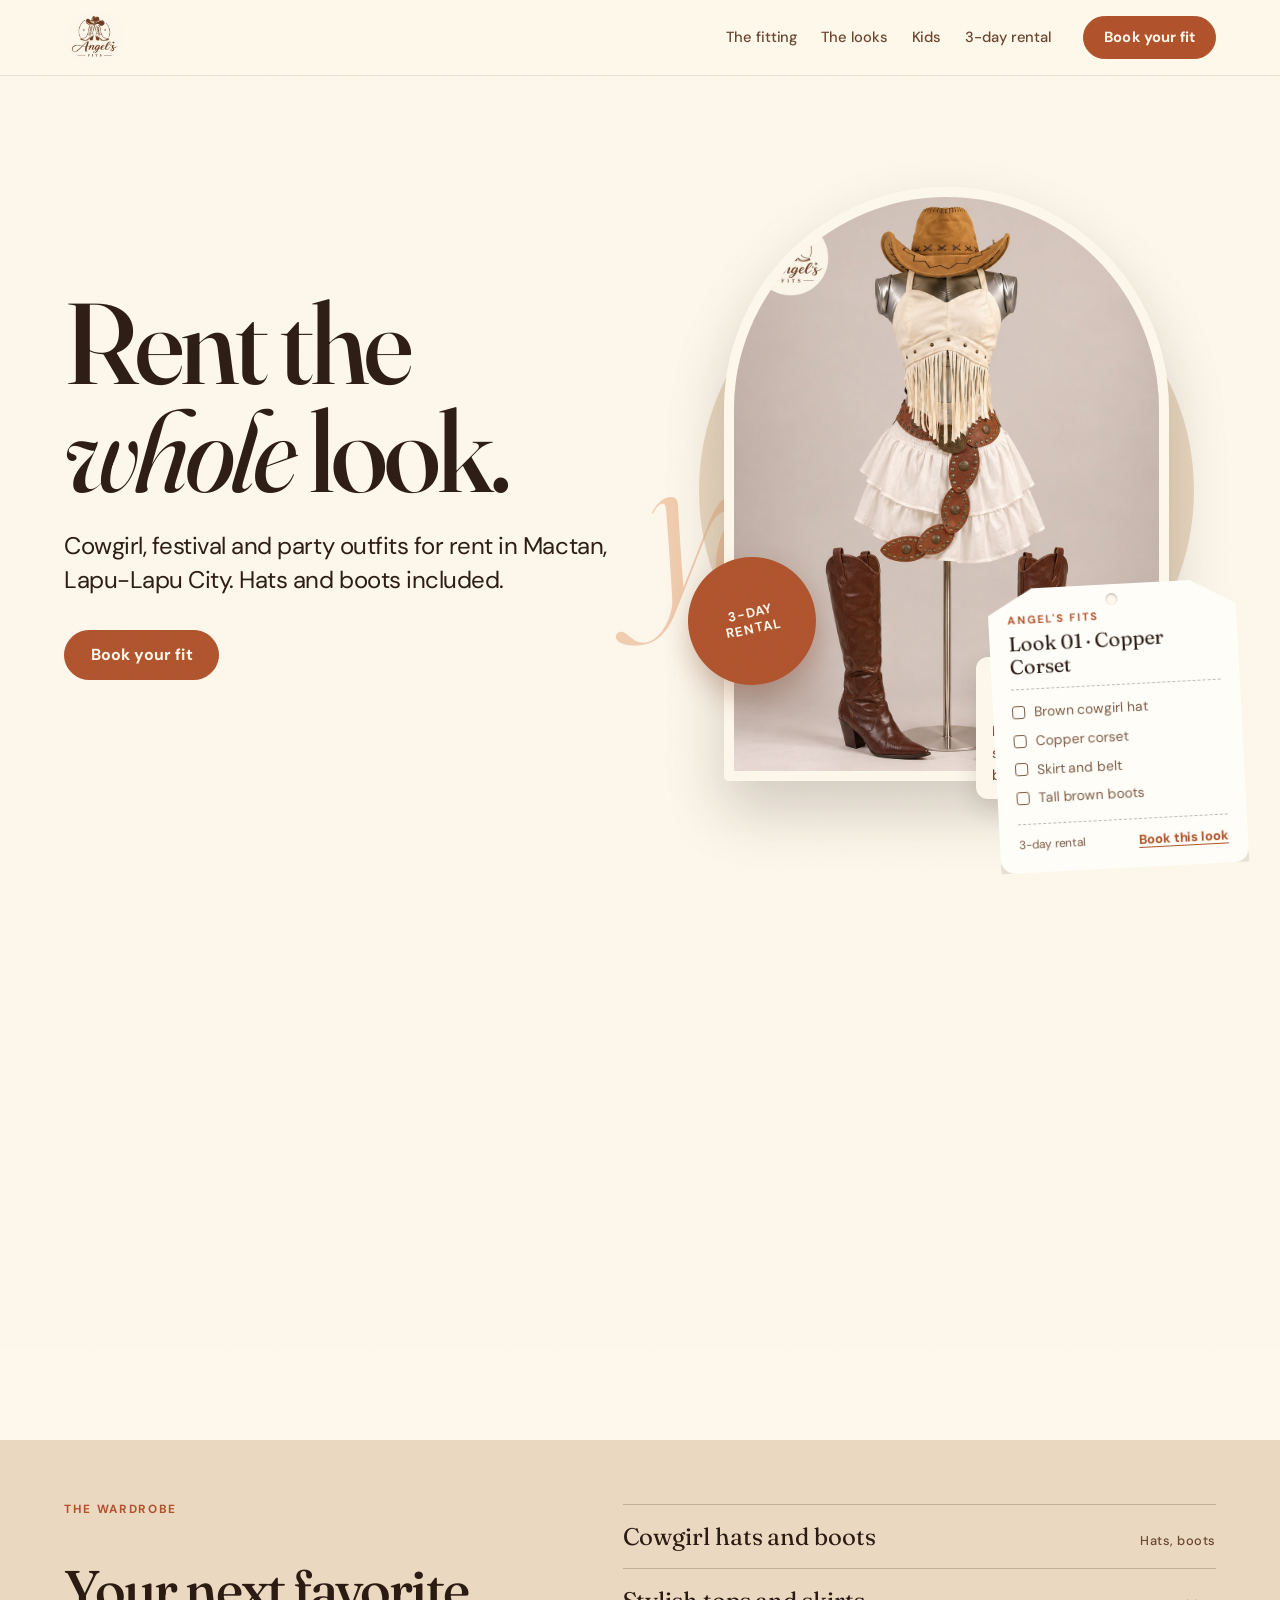
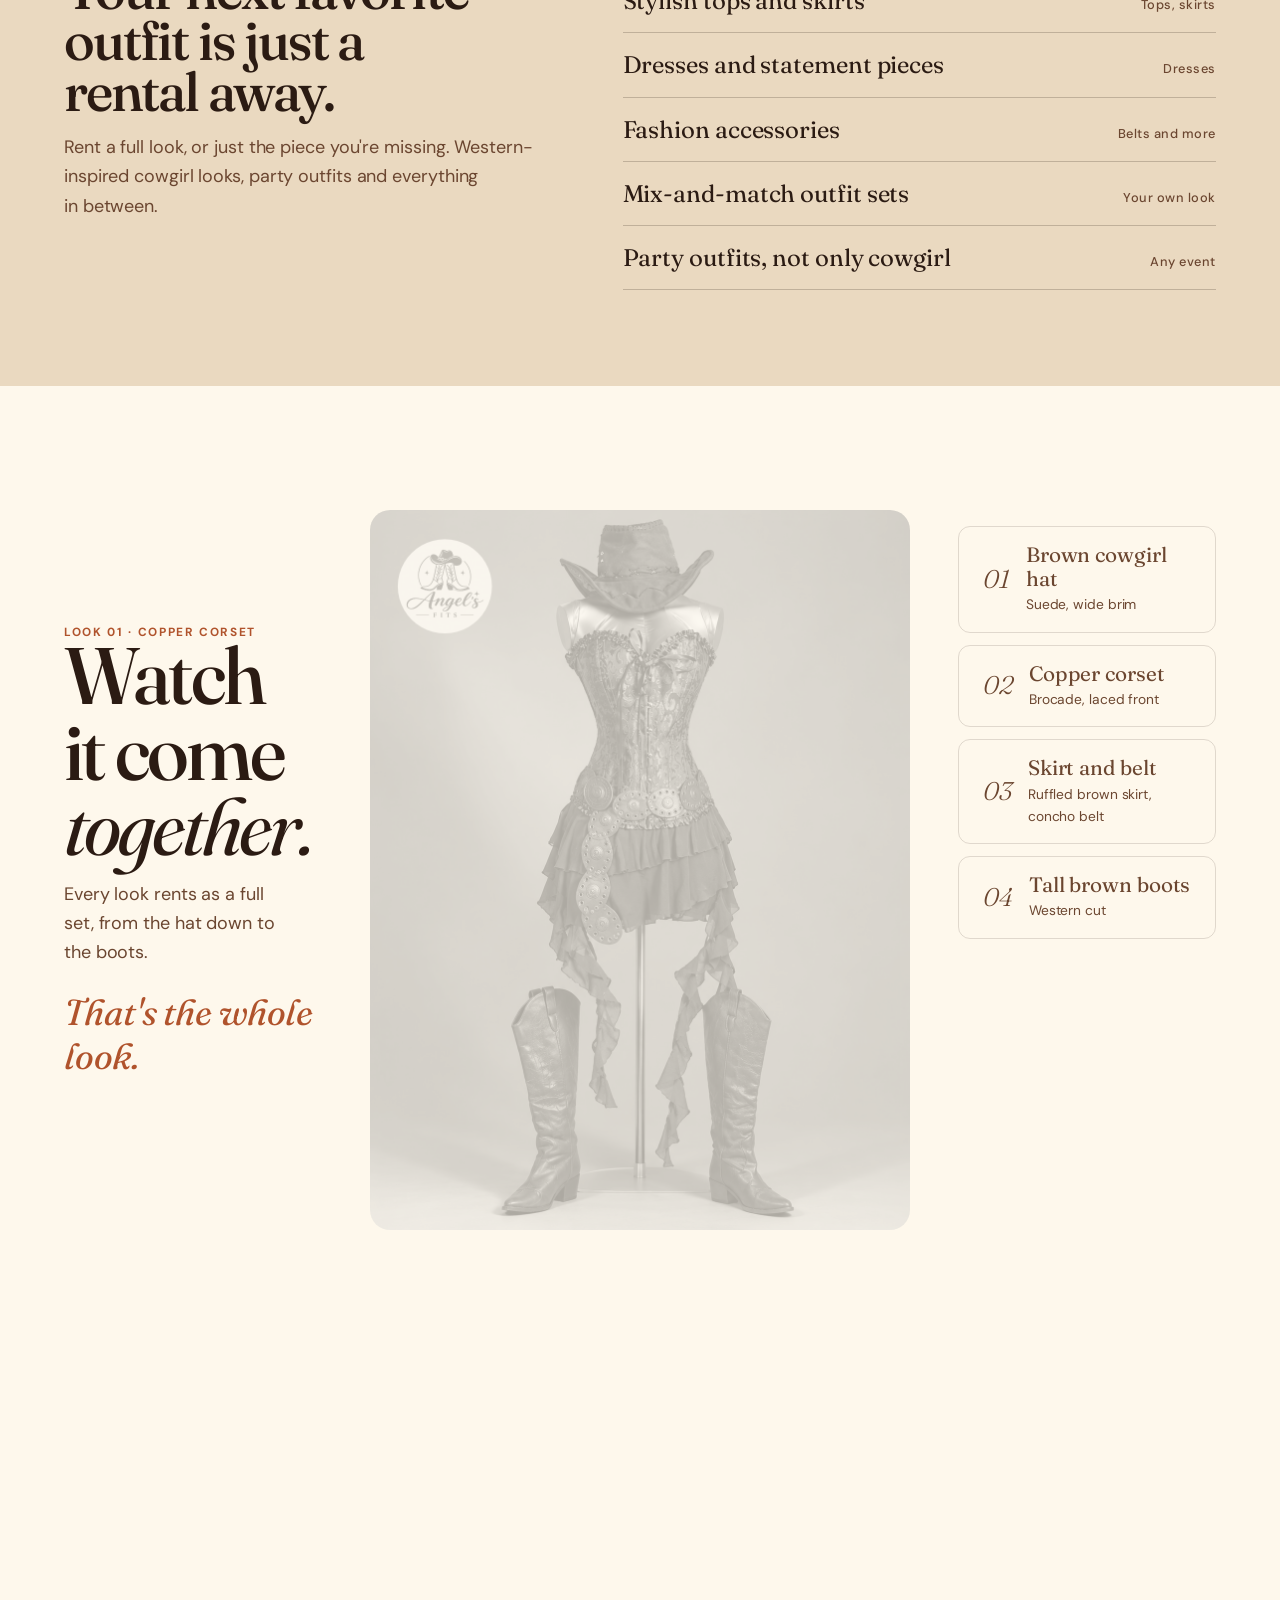
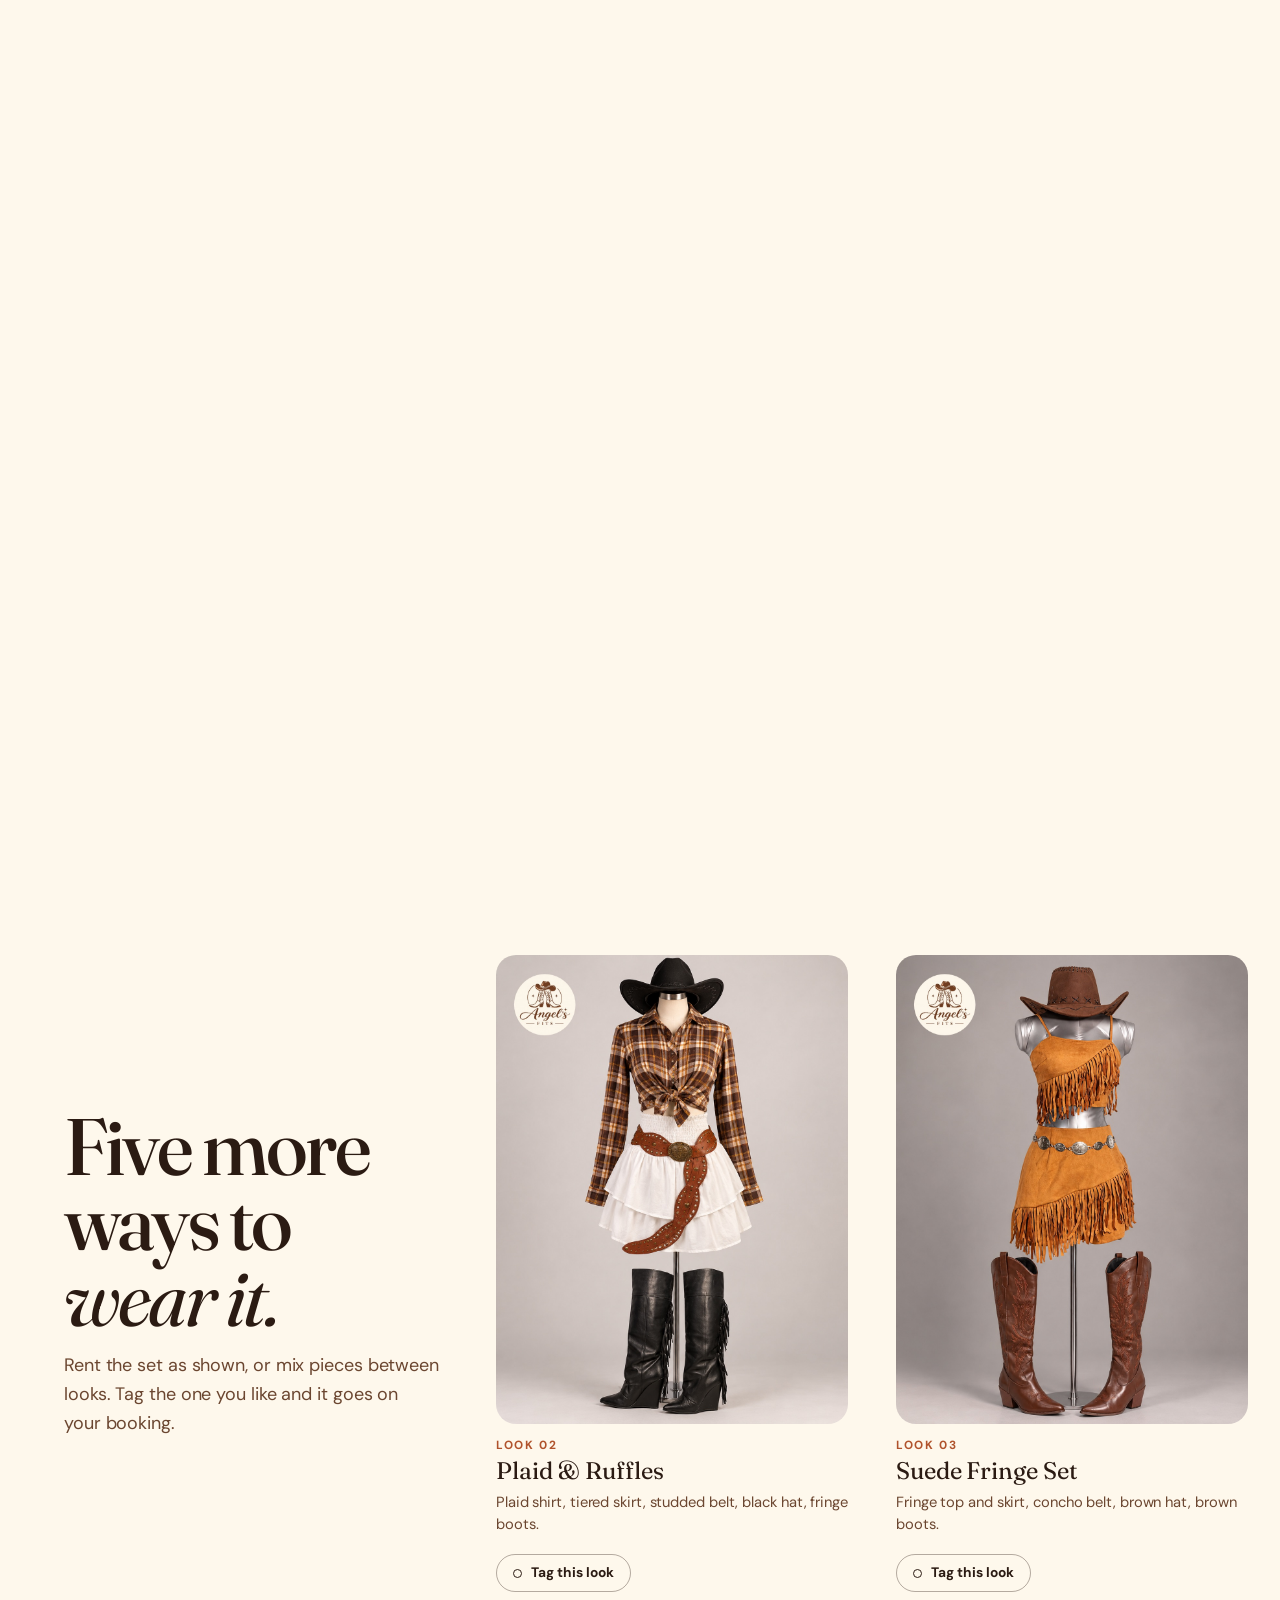
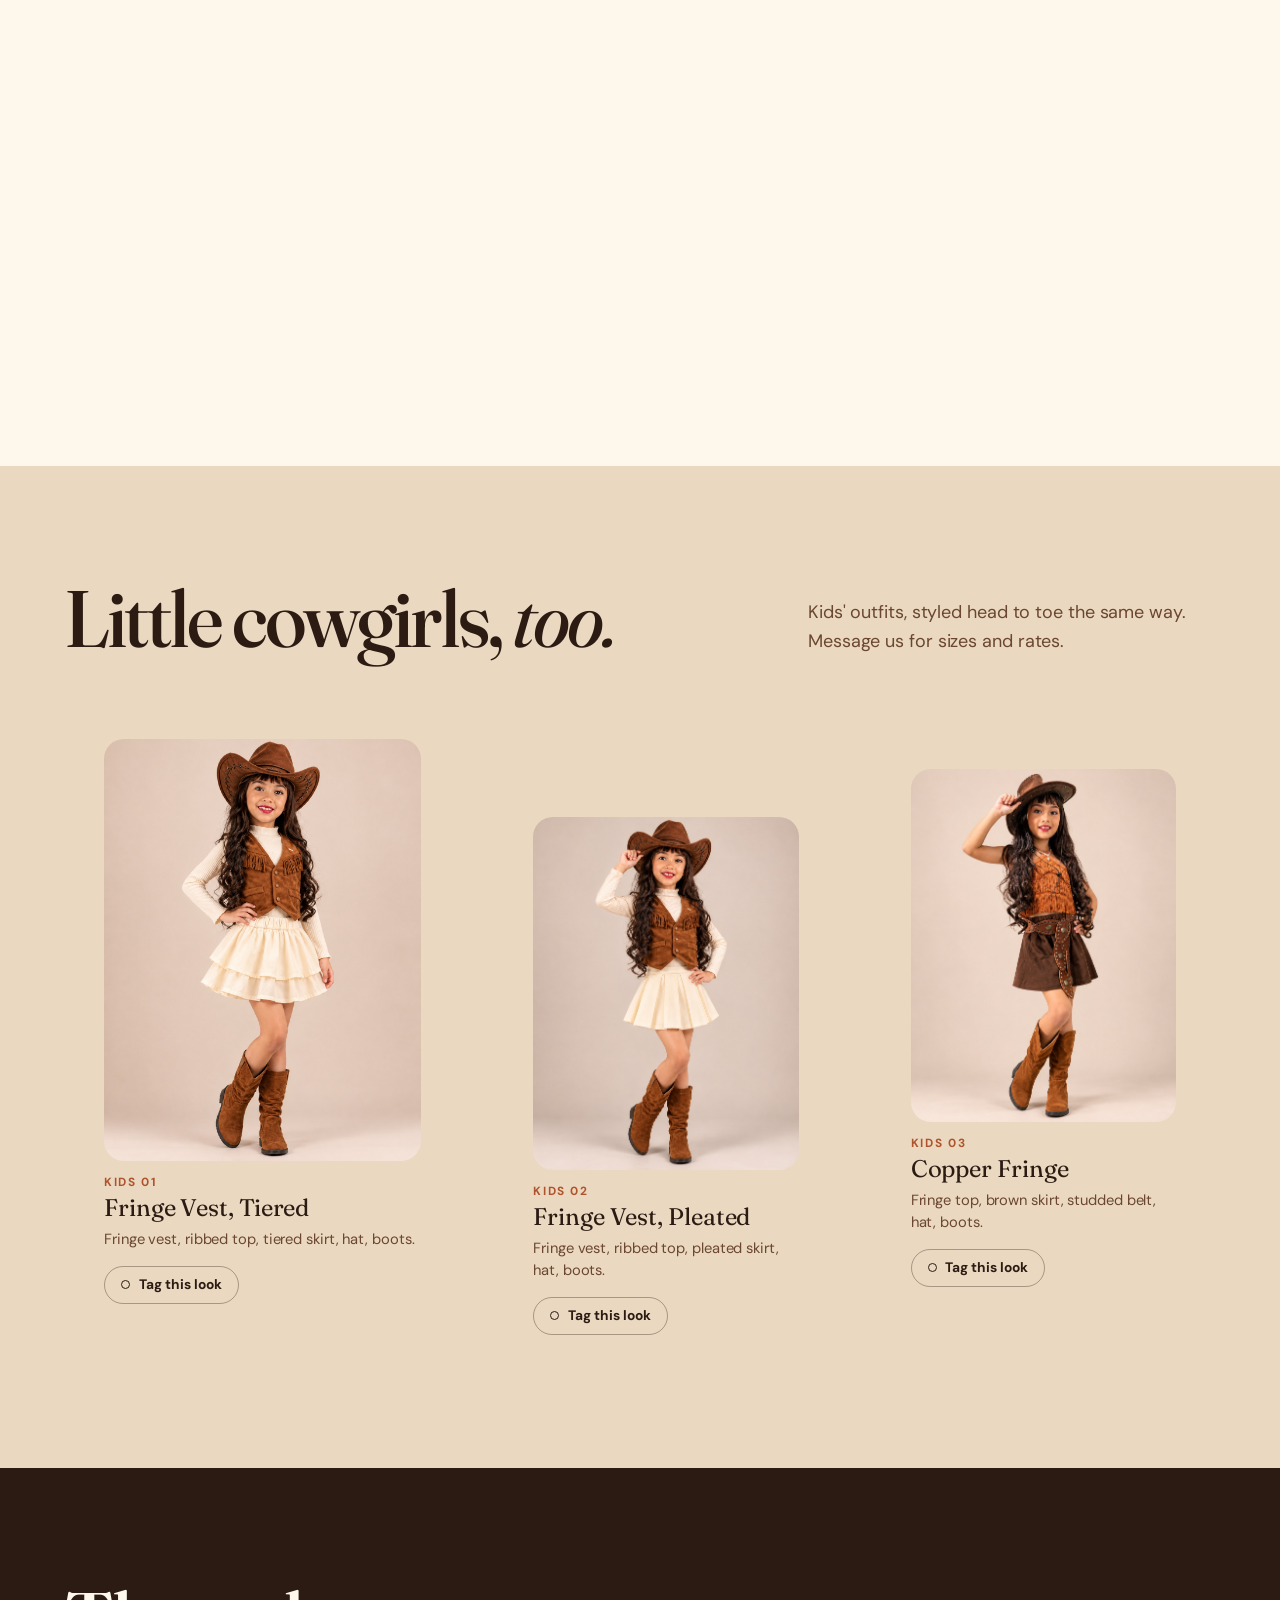
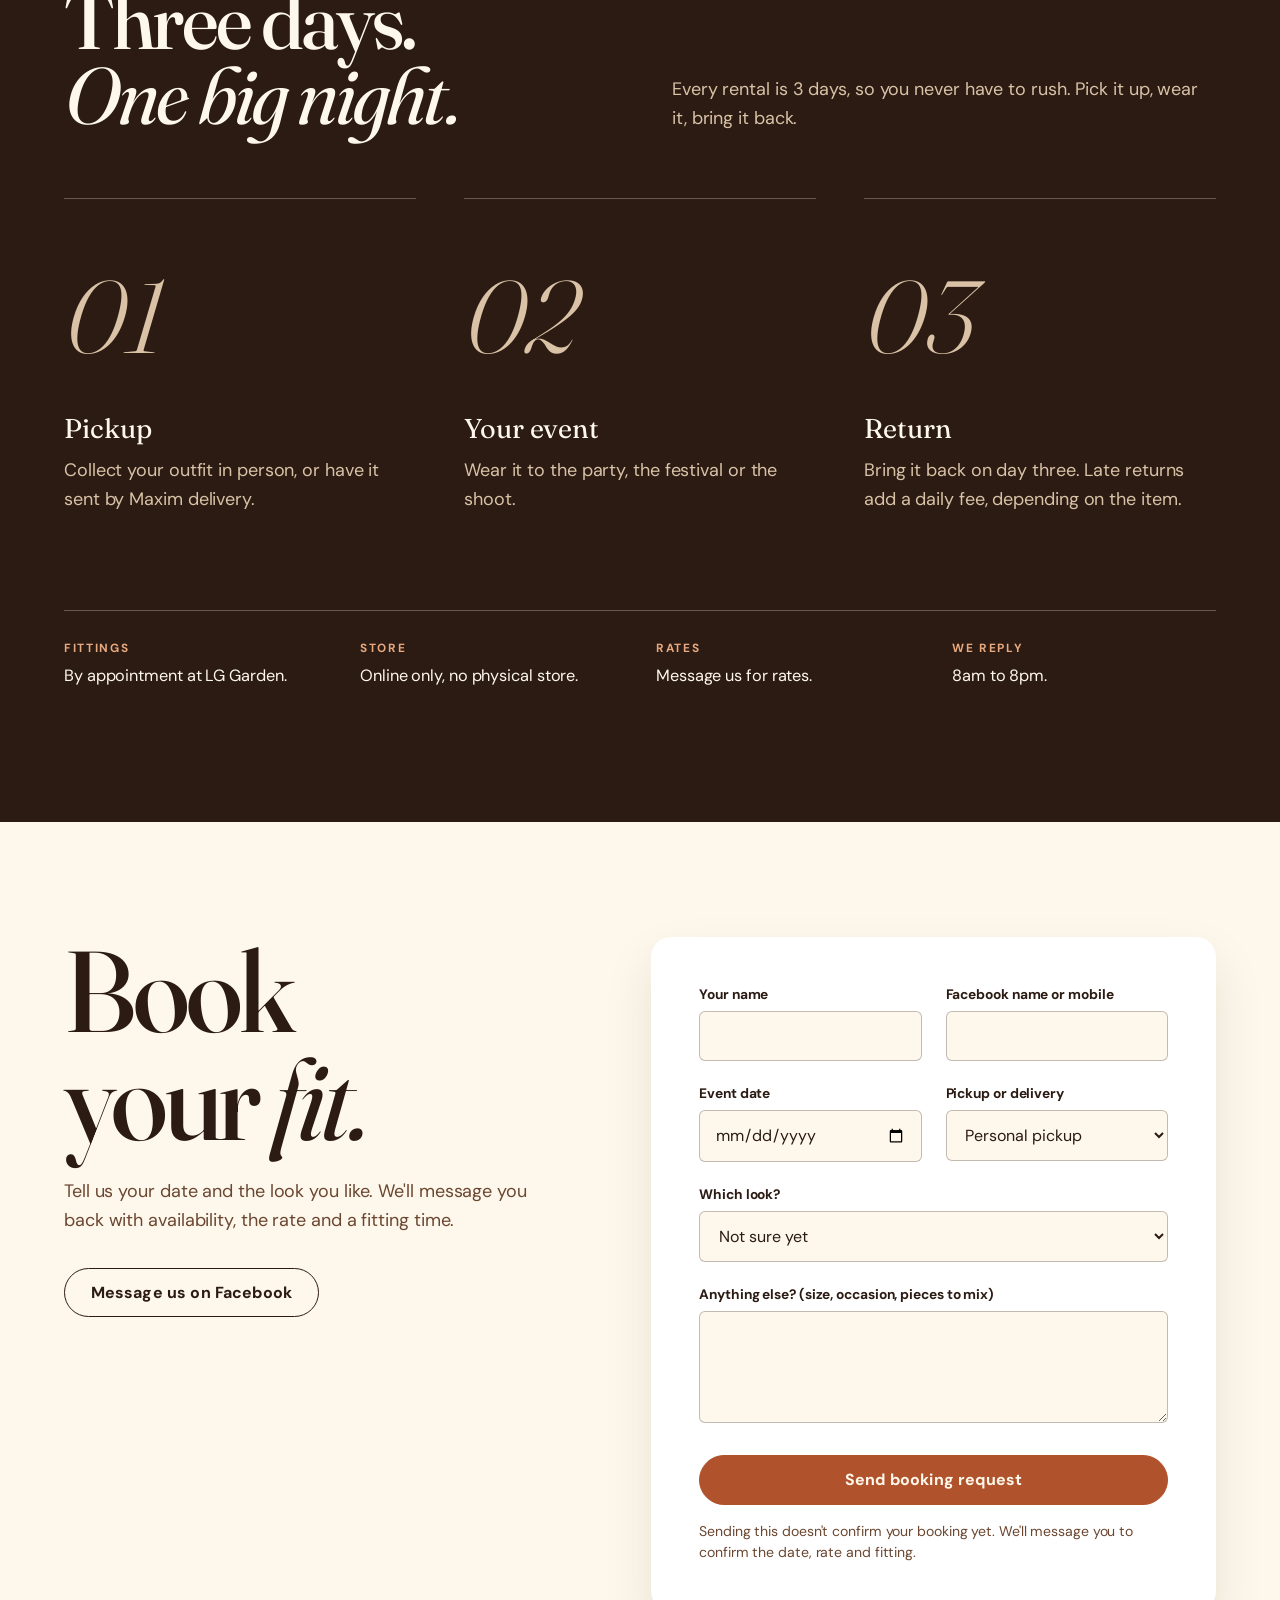
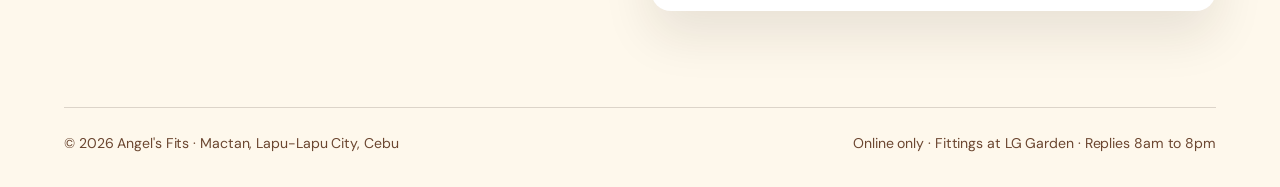
==== scrollcraft/builds/angels-fits/index.html @ 23ec4f65 "Add scroll-craft site page and engine" ====
<!doctype html>
<html lang="en">
<head>
<meta charset="utf-8">
<meta name="viewport" content="width=device-width, initial-scale=1, viewport-fit=cover">
<title>Angel's Fits · Cowgirl, festival and party outfit rental in Mactan, Cebu</title>
<meta name="description" content="Rent the whole look. Cowgirl, festival, party and kids' outfits for rent in Mactan, Lapu-Lapu City. 3-day rentals, fittings at LG Garden.">
<link rel="icon" href="assets/logo.jpg">
<link rel="preconnect" href="https://fonts.googleapis.com">
<link rel="preconnect" href="https://fonts.gstatic.com" crossorigin>
<link href="https://fonts.googleapis.com/css2?family=DM+Sans:opsz,wght@9..40,400;9..40,500;9..40,700&family=Fraunces:ital,opsz,wght@0,9..144,300..600;1,9..144,300..600&display=swap" rel="stylesheet">
<link rel="stylesheet" href="scrollcraft.css">
<style>
  :root {
    --sc-canvas:     #FEF8EC;
    --sc-surface:    #EAD9C0;
    --sc-ink:        #2B1B13;
    --sc-ink-soft:   #6B4630;
    --sc-accent:     #B0532C;
    --sc-accent-ink: #FEF8EC;
    --sc-font-display: "Fraunces", Georgia, serif;
    --sc-font-text:    "DM Sans", system-ui, sans-serif;
    --sc-font-mono:    "DM Sans", system-ui, sans-serif;
    --sand: #EAD9C0;
    --blush: #E8A97F;
    --mesquite: #2B1B13;
    --bar-h: 76px;
  }
  body { background: var(--sc-canvas); color: var(--sc-ink); font-family: var(--sc-font-text); }
  img { display: block; }
  a { color: inherit; }
  :focus-visible { outline: 2px solid var(--sc-accent); outline-offset: 3px; border-radius: 4px; }
  .sc-display em { font-style: italic; font-weight: 400; }

  /* ---------- buttons: one label per intent ---------- */
  .btn {
    display: inline-flex; align-items: center; justify-content: center; gap: .5rem;
    padding: .95rem 1.6rem; border-radius: var(--sc-r-pill);
    background: var(--sc-accent); color: var(--sc-accent-ink);
    font: 700 1rem/1.1 var(--sc-font-text); letter-spacing: .01em; text-decoration: none;
    border: 1px solid var(--sc-accent); cursor: pointer; white-space: nowrap;
    transition: transform 160ms var(--sc-ease-out), background-color 160ms var(--sc-ease-out), box-shadow 160ms var(--sc-ease-out);
  }
  .btn:active { transform: scale(0.97); }
  .btn[disabled] { opacity: .5; cursor: not-allowed; }
  .btn--ghost { background: transparent; color: var(--sc-ink); border-color: currentColor; }
  @media (hover: hover) and (pointer: fine) {
    .btn:hover { background: #8F3F1E; border-color: #8F3F1E; transform: translateY(-2px); box-shadow: 0 10px 24px rgba(120, 52, 22, .25); }
    .btn--ghost:hover { background: var(--sc-ink); color: var(--sc-canvas); border-color: var(--sc-ink); box-shadow: none; }
  }

  /* ---------- index bar (gallery grammar: the nav is an index that jumps) ---------- */
  .bar {
    position: fixed; inset: 0 0 auto 0; z-index: var(--sc-z-chrome);
    height: var(--bar-h); display: flex; align-items: center; gap: var(--sc-6);
    padding-inline: var(--sc-gutter);
    background: rgba(254, 248, 236, .86); backdrop-filter: blur(10px);
    border-bottom: 1px solid rgba(43, 27, 19, .1);
  }
  .bar__mark img { height: 56px; width: auto; border-radius: 50%; }
  .bar__index { display: flex; gap: var(--sc-5); margin-left: auto; }
  .bar__index a {
    font: 500 .92rem/1 var(--sc-font-text); text-decoration: none; color: var(--sc-ink-soft);
    padding: .5rem 0; border-bottom: 1px solid transparent;
    transition: color 140ms var(--sc-ease-out), border-color 140ms var(--sc-ease-out);
  }
  .bar__index a:hover, .bar__index a.is-here { color: var(--sc-ink); border-color: var(--sc-accent); }
  .bar .btn { padding: .75rem 1.25rem; font-size: .92rem; }

  /* ---------- 1 · hero: object one, labelled, in layered planes ---------- */
  .hero [data-sc-stage] {
    display: grid; grid-template-columns: 1.05fr 1fr; align-items: center; gap: var(--sc-7);
    padding: calc(var(--bar-h) + var(--sc-5)) var(--sc-gutter) var(--sc-6);
    background: var(--sc-canvas);
  }
  .hero__copy { position: relative; z-index: 4; max-width: 34rem; }
  .hero__copy h1 { font-size: var(--sc-t-4xl); }
  .hero__copy .sc-lede { margin-top: var(--sc-5); }
  .hero__copy .btn { margin-top: var(--sc-6); }
  .hero__scene { position: relative; height: min(76svh, 720px); display: grid; place-items: center; }
  .hero__sun {
    position: absolute; width: 92%; aspect-ratio: 1; border-radius: 50%;
    background: var(--sand); top: 6%; left: 4%; z-index: 0;
  }
  .hero__word {
    position: absolute; z-index: 1; left: -6%; top: 34%; margin: 0;
    font: italic 300 clamp(8rem, 17vw, 17rem)/1 var(--sc-font-display);
    letter-spacing: -0.05em; color: var(--blush); opacity: .55; pointer-events: none;
  }
  .hero__arch {
    position: relative; z-index: 2; height: min(66svh, 620px); aspect-ratio: 3 / 4; width: auto; max-width: none;
    object-fit: cover; border: 10px solid var(--sc-canvas);
    border-radius: 999px 999px 24px 24px; box-shadow: 0 30px 60px rgba(43, 27, 19, .2);
  }
  .hero__label {
    position: absolute; z-index: 3; right: 0; bottom: 4%; max-width: 15rem;
    background: var(--sc-canvas); padding: .8rem 1rem; border-radius: var(--sc-r-md);
    box-shadow: 0 10px 24px rgba(43, 27, 19, .14);
  }
  .hero__front { position: absolute; z-index: 4; left: 2%; bottom: 14%; }
  .sticker {
    width: 128px; height: 128px; border-radius: 50%; display: grid; place-items: center; text-align: center;
    background: var(--sc-accent); color: var(--sc-accent-ink); transform: rotate(-12deg);
    font: 700 .82rem/1.2 var(--sc-font-text); letter-spacing: .08em; text-transform: uppercase;
    box-shadow: 0 14px 28px rgba(120, 52, 22, .3);
  }

  /* label schema, used for every object on the page */
  .lbl-num { font: 700 .74rem/1 var(--sc-font-text); letter-spacing: .14em; text-transform: uppercase; color: var(--sc-accent); margin: 0; }
  .lbl-name { font: 400 1.5rem/1.1 var(--sc-font-display); margin: .35rem 0 0; }
  .lbl-pieces { font-size: .92rem; line-height: 1.5; color: var(--sc-ink-soft); margin: .4rem 0 0; }

  /* ---------- 2 · quiet: the wardrobe index ---------- */
  .quiet { padding-block: var(--sc-8) var(--sc-9); background: var(--sand); }
  .quiet__grid { display: grid; grid-template-columns: 1fr 1.2fr; gap: var(--sc-8); align-items: start; }
  .quiet h2 { font-size: var(--sc-t-2xl); max-width: 14ch; }
  .wardrobe { margin: 0; padding: 0; list-style: none; border-top: 1px solid rgba(43, 27, 19, .22); }
  .wardrobe li {
    display: flex; justify-content: space-between; gap: var(--sc-4); align-items: baseline;
    padding: var(--sc-4) 0; border-bottom: 1px solid rgba(43, 27, 19, .22);
    font: 400 var(--sc-t-lg)/1.3 var(--sc-font-display);
  }
  .wardrobe small { font: 500 .8rem/1 var(--sc-font-text); color: var(--sc-ink-soft); letter-spacing: .04em; }

  /* ---------- 3 · PEAK: the fitting ---------- */
  .fit [data-sc-stage] {
    display: grid; grid-template-columns: 1fr auto 1fr; align-items: center; gap: var(--sc-7);
    padding: calc(var(--bar-h) + var(--sc-4)) var(--sc-gutter) var(--sc-5);
    background: var(--sc-canvas);
  }
  .fit__head h2 { font-size: var(--sc-t-3xl); }
  .fit__head .sc-body { margin-top: var(--sc-4); }
  .fit__done { margin-top: var(--sc-5); font: italic 400 var(--sc-t-xl)/1.2 var(--sc-font-display); color: var(--sc-accent); opacity: 0; transition: opacity 300ms var(--sc-ease-out); }
  .fit.is-done .fit__done { opacity: 1; }
  .fit__figure { position: relative; height: min(80svh, 760px); aspect-ratio: 3 / 4; margin: 0; }
  .fit__figure img { position: absolute; inset: 0; width: 100%; height: 100%; object-fit: cover; border-radius: var(--sc-r-lg); max-width: none; }
  .fit__ghost { filter: grayscale(1) contrast(.7) brightness(1.15); opacity: .38; }
  .fit__color { clip-path: inset(0 0 calc(var(--hide, 1) * 100%) 0 round var(--sc-r-lg)); box-shadow: 0 30px 60px rgba(43, 27, 19, .18); }
  .fit__tape {
    position: absolute; left: -12px; right: -12px; height: 2px; background: var(--sc-accent);
    top: calc((1 - var(--hide, 1)) * 100%); opacity: var(--tape, 0);
  }
  .pieces { margin: 0; padding: 0; list-style: none; display: grid; gap: var(--sc-3); align-self: start; margin-top: var(--sc-7); }
  .piece {
    display: grid; grid-template-columns: auto 1fr; gap: var(--sc-4); align-items: center;
    padding: var(--sc-4) var(--sc-5); border-radius: var(--sc-r-md);
    border: 1px solid rgba(43, 27, 19, .14); color: var(--sc-ink-soft);
    transition: background-color 220ms var(--sc-ease-out), color 220ms var(--sc-ease-out), border-color 220ms var(--sc-ease-out), transform 220ms var(--sc-ease-out);
  }
  .piece b { display: block; font: 400 1.3rem/1.15 var(--sc-font-display); }
  .piece span { display: block; font-size: .86rem; margin-top: .15rem; }
  .piece i { font: italic 300 1.6rem/1 var(--sc-font-display); color: inherit; }
  .piece.is-on { background: var(--sand); border-color: var(--sand); color: var(--sc-ink); transform: translateX(-6px); }
  .piece.is-on i { color: var(--sc-accent); }

  /* ---------- 4 · range: the looks, travelling sideways ---------- */
  .looks [data-sc-stage] { background: var(--sc-canvas); display: flex; align-items: center; padding-top: var(--bar-h); }
  .rail { display: flex; gap: var(--sc-7); padding-inline: var(--sc-gutter); align-items: flex-end; }
  .rail__lead { flex: 0 0 24rem; align-self: center; }
  .rail__lead h2 { font-size: var(--sc-t-3xl); }
  .rail__lead .sc-body { margin-top: var(--sc-4); }
  .look { flex: 0 0 auto; width: min(22rem, 30vw); }
  .look img { width: 100%; height: auto; aspect-ratio: 3 / 4; object-fit: cover; border-radius: var(--sc-r-lg); }
  .look__meta { margin-top: var(--sc-4); min-height: 9.5rem; display: flex; flex-direction: column; }
  .look__meta .tagbtn { margin-top: auto; }
  .rail__end { flex: 0 0 20rem; align-self: center; padding: var(--sc-6); border-radius: var(--sc-r-lg); background: var(--sand); }
  .rail__end p { margin: 0; }
  .rail__end .lbl-name { margin-top: 0; }
  .rail__end .sc-body { margin-top: var(--sc-3); color: var(--sc-ink-soft); }
  .tagbtn {
    align-self: flex-start; margin-top: var(--sc-4); display: inline-flex; align-items: center; gap: .55rem;
    font: 700 .86rem/1 var(--sc-font-text); padding: .7rem 1rem; border-radius: var(--sc-r-pill);
    background: transparent; color: var(--sc-ink); border: 1px solid rgba(43, 27, 19, .35); cursor: pointer;
    transition: background-color 150ms var(--sc-ease-out), color 150ms var(--sc-ease-out), border-color 150ms var(--sc-ease-out), transform 150ms var(--sc-ease-out);
  }
  .tagbtn::before { content: ""; width: 9px; height: 9px; border-radius: 50%; border: 1.5px solid currentColor; }
  .tagbtn:active { transform: scale(0.97); }
  .tagbtn[aria-pressed="true"] { background: var(--sc-accent); border-color: var(--sc-accent); color: var(--sc-accent-ink); }
  @media (hover: hover) and (pointer: fine) {
    .tagbtn:hover { border-color: var(--sc-accent); color: var(--sc-accent); }
    .tagbtn[aria-pressed="true"]:hover { color: var(--sc-accent-ink); }
  }

  /* ---------- 5 · kids ---------- */
  .kids { background: var(--sand); }
  .kids__head { display: flex; justify-content: space-between; align-items: end; gap: var(--sc-7); flex-wrap: wrap; }
  .kids__head h2 { font-size: var(--sc-t-3xl); }
  .kids__head .sc-body { max-width: 34ch; color: var(--sc-ink-soft); }
  .kids__row { margin-top: var(--sc-8); display: grid; grid-template-columns: 1.15fr 1fr 1fr; gap: var(--sc-6); align-items: start; }
  .kid img { width: 100%; height: auto; aspect-ratio: 3 / 4; object-fit: cover; border-radius: var(--sc-r-lg); }
  .kid:nth-child(2) { margin-top: var(--sc-9); }
  .kid:nth-child(3) { margin-top: var(--sc-7); }
  .kid figcaption { margin-top: var(--sc-4); }

  /* ---------- 6 · rental: dark band, hard cut ---------- */
  .rental { --sc-ink: #FEF8EC; --sc-ink-soft: #D9C2A6; --sc-accent: #E8A97F; background: var(--mesquite); color: var(--sc-ink); }
  .rental h2 { font-size: var(--sc-t-3xl); max-width: 12ch; }
  .rental__top { display: grid; grid-template-columns: 1fr 1fr; gap: var(--sc-8); align-items: end; }
  .rental__top .sc-body { color: var(--sc-ink-soft); }
  .days { margin-top: var(--sc-8); display: grid; grid-template-columns: repeat(3, 1fr); gap: var(--sc-7); }
  .day { border-top: 1px solid rgba(254, 248, 236, .28); padding-top: var(--sc-5); }
  .day__n { font: italic 300 clamp(4.5rem, 8vw, 7.5rem)/.85 var(--sc-font-display); color: var(--sc-accent); margin: 0; }
  .day h3 { font: 400 1.7rem/1.1 var(--sc-font-display); margin: var(--sc-4) 0 0; }
  .day p { color: var(--sc-ink-soft); margin: var(--sc-3) 0 0; line-height: 1.6; }
  .facts { margin-top: var(--sc-9); display: grid; grid-template-columns: repeat(4, 1fr); gap: var(--sc-6); border-top: 1px solid rgba(254, 248, 236, .28); padding-top: var(--sc-6); }
  .facts dt { font: 700 .74rem/1 var(--sc-font-text); letter-spacing: .14em; text-transform: uppercase; color: var(--sc-accent); }
  .facts dd { margin: .6rem 0 0; font-size: 1.02rem; line-height: 1.5; }

  /* ---------- 7 · book: the close ---------- */
  .book { background: var(--sc-canvas); padding-bottom: var(--sc-6); }
  .book__grid { display: grid; grid-template-columns: 1fr 1.15fr; gap: var(--sc-9); align-items: start; }
  .book h2 { font-size: var(--sc-t-4xl); }
  .book__aside .sc-body { margin-top: var(--sc-5); color: var(--sc-ink-soft); }
  .book__aside .btn--ghost { margin-top: var(--sc-6); }
  .form { background: #fff; border-radius: var(--sc-r-lg); padding: var(--sc-7); box-shadow: 0 24px 50px rgba(43, 27, 19, .1); border-top: 1px solid rgba(255,255,255,.9); }
  .form__grid { display: grid; grid-template-columns: 1fr 1fr; gap: var(--sc-5); }
  .field { display: flex; flex-direction: column; gap: .45rem; }
  .field--wide { grid-column: 1 / -1; }
  .field label { font: 700 .86rem/1.3 var(--sc-font-text); }
  .field input, .field select, .field textarea {
    font: 400 1rem/1.4 var(--sc-font-text); color: var(--sc-ink);
    background: var(--sc-canvas); border: 1px solid rgba(43, 27, 19, .28); border-radius: var(--sc-r-sm);
    padding: .8rem .9rem; width: 100%; transition: border-color 140ms var(--sc-ease-out);
  }
  .field textarea { min-height: 7rem; resize: vertical; }
  .field input:focus-visible, .field select:focus-visible, .field textarea:focus-visible { outline: 2px solid var(--sc-accent); outline-offset: 1px; border-color: var(--sc-accent); }
  .field input:user-invalid, .field select:user-invalid { border-color: #A3271F; }
  .form .btn { margin-top: var(--sc-6); width: 100%; }
  .form__note { margin: var(--sc-4) 0 0; font-size: .88rem; color: var(--sc-ink-soft); line-height: 1.5; }
  .form__status { margin: var(--sc-4) 0 0; font-size: .95rem; line-height: 1.5; padding: .9rem 1rem; border-radius: var(--sc-r-sm); background: var(--sand); }
  .form__status[hidden] { display: none; }
  .foot { margin-top: var(--sc-9); padding-top: var(--sc-5); border-top: 1px solid rgba(43, 27, 19, .16); display: flex; flex-wrap: wrap; gap: var(--sc-4) var(--sc-7); justify-content: space-between; font-size: .88rem; color: var(--sc-ink-soft); }
  .foot p { margin: 0; }

  /* ---------- signature: the hang tag ---------- */
  .tag {
    position: fixed; right: clamp(1rem, 3vw, 2.5rem); bottom: clamp(1rem, 3vw, 2rem); z-index: calc(var(--sc-z-chrome) - 1);
    width: 15.5rem; padding: 1.6rem 1.2rem 1.1rem; background: #FFFDF8; color: var(--mesquite);
    border-radius: 10px 10px 14px 14px; box-shadow: 0 18px 40px rgba(43, 27, 19, .22);
    clip-path: polygon(18% 0, 82% 0, 100% 9%, 100% 100%, 0 100%, 0 9%);
    transform: translateY(24px) rotate(3deg); opacity: 0; pointer-events: none;
    transition: opacity 260ms var(--sc-ease-out), transform 360ms var(--sc-ease-out);
  }
  .tag.is-shown { opacity: 1; transform: rotate(-3deg); pointer-events: auto; }
  .tag.is-hidden-for-book { opacity: 0; transform: translateY(24px) rotate(3deg); pointer-events: none; }
  .tag.is-flip { animation: tagflip 420ms var(--sc-ease-out); }
  @keyframes tagflip { 0% { transform: rotate(-3deg) scale(1); } 40% { transform: rotate(4deg) scale(1.04); } 100% { transform: rotate(-3deg) scale(1); } }
  .tag__hole { position: absolute; top: .55rem; left: 50%; width: 12px; height: 12px; margin-left: -6px; border-radius: 50%; background: var(--sc-canvas); box-shadow: inset 0 1px 2px rgba(43,27,19,.35); }
  .tag__brand { font: 700 .68rem/1 var(--sc-font-text); letter-spacing: .16em; text-transform: uppercase; color: var(--sc-accent); margin: 0; }
  .tag__look { font: 400 1.25rem/1.15 var(--sc-font-display); margin: .4rem 0 .7rem; }
  .tag__list { margin: 0; padding: .7rem 0 0; list-style: none; border-top: 1px dashed rgba(43, 27, 19, .3); display: grid; gap: .4rem; }
  .tag__list li { display: flex; gap: .55rem; align-items: center; font-size: .86rem; color: #7A5A44; transition: color 200ms var(--sc-ease-out); }
  .tag__list li::before { content: ""; flex: none; width: 13px; height: 13px; border-radius: 3px; border: 1.5px solid currentColor; transition: background-color 200ms var(--sc-ease-out); }
  .tag__list li.is-on { color: var(--mesquite); }
  .tag__list li.is-on::before { background: var(--sc-accent); border-color: var(--sc-accent); box-shadow: inset 0 0 0 2px #FFFDF8; }
  .tag__foot { display: flex; justify-content: space-between; align-items: center; gap: .5rem; margin-top: .9rem; padding-top: .7rem; border-top: 1px dashed rgba(43, 27, 19, .3); }
  .tag__foot small { font-size: .74rem; color: #7A5A44; }
  .tag__foot a { font: 700 .82rem/1 var(--sc-font-text); color: var(--sc-accent); text-underline-offset: 3px; }

  /* ---------- trailing cursor (asked for by the owner) ---------- */
  .ring { position: fixed; left: 0; top: 0; width: 34px; height: 34px; margin: -17px 0 0 -17px; border: 1.5px solid var(--sc-accent); border-radius: 50%; pointer-events: none; z-index: 9999; opacity: 0; transition: width 250ms var(--sc-ease-out), height 250ms var(--sc-ease-out), margin 250ms var(--sc-ease-out), background-color 250ms var(--sc-ease-out), opacity 250ms var(--sc-ease-out); }
  .ring.is-on { opacity: .8; }
  .ring.is-hover { width: 56px; height: 56px; margin: -28px 0 0 -28px; background: rgba(176, 83, 44, .1); }
  @media (hover: none), (pointer: coarse), (prefers-reduced-motion: reduce) { .ring { display: none; } }

  /* ---------- tablet / phone: separate composition ---------- */
  @media (max-width: 1080px) {
    .bar__index { display: none; }
    .bar .btn { margin-left: auto; }
    .fit [data-sc-stage] { grid-template-columns: auto 1fr; }
    .fit__head { grid-column: 1 / -1; }
  }
  @media (max-width: 860px) {
    :root { --bar-h: 64px; }
    .bar__mark img { height: 46px; }
    .hero [data-sc-stage] { grid-template-columns: 1fr; grid-template-rows: auto 1fr; gap: var(--sc-4); align-content: start; }
    .hero__scene { order: -1; height: 46svh; }
    .hero__arch { height: 44svh; border-width: 6px; }
    .hero__sun { width: 80%; left: 10%; top: 8%; }
    .hero__copy h1 { font-size: var(--sc-t-2xl); }
    .hero__copy .sc-lede { margin-top: var(--sc-3); font-size: 1.02rem; }
    .hero__copy .btn { margin-top: var(--sc-5); }
    .hero__label { display: none; }
    .hero__word { font-size: 7rem; left: -4%; top: 34%; }
    .sticker { width: 92px; height: 92px; font-size: .64rem; }
    .hero__front { left: 0; bottom: 6%; }
    .quiet__grid { grid-template-columns: 1fr; gap: var(--sc-6); }
    .fit [data-sc-stage] { grid-template-columns: 1fr; grid-template-rows: auto 1fr auto; gap: var(--sc-4); justify-items: center; align-content: start; }
    .fit__head { text-align: center; }
    .fit__head h2 { font-size: var(--sc-t-2xl); }
    .fit__head .sc-body { display: none; }
    .fit__done { margin-top: var(--sc-2); font-size: 1.15rem; }
    .fit__figure { height: 50svh; }
    .pieces { grid-template-columns: 1fr 1fr; gap: var(--sc-2); width: 100%; margin-top: 0; }
    .piece { padding: .55rem .7rem; gap: .55rem; }
    .piece b { font-size: 1rem; }
    .piece span { display: none; }
    .piece i { font-size: 1.1rem; }
    .piece.is-on { transform: none; }
    .rail { gap: var(--sc-5); }
    .rail__lead { flex-basis: 78vw; }
    .look { width: 70vw; }
    .look img { aspect-ratio: 3 / 3.4; }
    .rail__end { flex-basis: 76vw; }
    .kids__row { grid-template-columns: 1fr; gap: var(--sc-7); }
    .kid:nth-child(2), .kid:nth-child(3) { margin-top: 0; }
    .rental__top { grid-template-columns: 1fr; gap: var(--sc-5); }
    .days { grid-template-columns: 1fr; gap: var(--sc-6); }
    .facts { grid-template-columns: 1fr 1fr; }
    .book__grid { grid-template-columns: 1fr; gap: var(--sc-7); }
    .book h2 { font-size: var(--sc-t-3xl); }
    .form { padding: var(--sc-5); }
    .form__grid { grid-template-columns: 1fr; }
    .tag { width: auto; left: var(--sc-4); right: var(--sc-4); bottom: var(--sc-3); padding: .8rem 1rem; clip-path: none; border-radius: var(--sc-r-md); display: grid; grid-template-columns: 1fr auto; align-items: center; column-gap: .8rem; }
    .tag.is-shown { transform: none; }
    .tag__hole, .tag__list { display: none; }
    .tag__look { margin: .25rem 0 0; font-size: 1.05rem; }
    .tag__foot { margin: 0; padding: 0; border: 0; grid-row: 1 / 3; grid-column: 2; flex-direction: column; align-items: end; }
  }

  @media (prefers-reduced-motion: reduce) {
    .fit__color { clip-path: none; }
    .fit__tape { display: none; }
    .tag, .tag.is-shown, .tag.is-flip { transform: none; animation: none; }
    .piece.is-on { transform: none; }
    .btn, .tagbtn { transition-property: background-color, color, border-color; }
  }
</style>
</head>
<body>

<span data-sc-progress></span>
<div class="sc-grain" aria-hidden="true"></div>
<div class="ring" aria-hidden="true"></div>

<header class="bar">
  <a class="bar__mark" href="#top" aria-label="Angel's Fits, back to top"><img src="assets/logo.jpg" width="400" height="400" alt="Angel's Fits logo"></a>
  <nav class="bar__index" aria-label="Sections">
    <a href="#fitting">The fitting</a>
    <a href="#looks">The looks</a>
    <a href="#kids">Kids</a>
    <a href="#rental">3-day rental</a>
  </nav>
  <a class="btn" href="#book">Book your fit</a>
</header>

<main id="top">

  <!-- 1 · RECOGNITION: object one, labelled, layered planes -->
  <section class="hero" data-sc-act="pin" data-sc-span="1.6">
    <div data-sc-stage>
      <div class="hero__copy" data-sc-cue="0 0.9 0">
        <h1 class="sc-display">Rent the <em>whole</em> look.</h1>
        <p class="sc-lede">Cowgirl, festival and party outfits for rent in Mactan, Lapu-Lapu City. Hats and boots included.</p>
        <a class="btn" href="#book">Book your fit</a>
      </div>
      <div class="hero__scene">
        <div class="hero__sun" data-sc-parallax="-1.2" aria-hidden="true"></div>
        <p class="hero__word" data-sc-parallax="-0.6" aria-hidden="true">yeehaw</p>
        <img class="hero__arch" src="assets/look-5.jpg" width="1086" height="1448" alt="Cream fringe top, white tiered skirt, tan cowgirl hat, studded belt and tall brown boots on a mannequin">
        <div class="hero__label">
          <p class="lbl-num">Look 07</p>
          <p class="lbl-name">White Fringe</p>
          <p class="lbl-pieces">Fringe top, tiered skirt, studded belt, tan hat, tall brown boots.</p>
        </div>
        <div class="hero__front" data-sc-parallax="0.9"><div class="sticker">3-day<br>rental</div></div>
      </div>
    </div>
  </section>

  <!-- 2 · CALM: the wardrobe index. Authored quiet before the peak. -->
  <section class="sc-section quiet" data-sc-act="flow">
    <div class="sc-wrap quiet__grid">
      <div class="sc-stack" data-sc-in data-sc-stagger="60">
        <p class="lbl-num">The wardrobe</p>
        <h2 class="sc-display">Your next favorite outfit is just a rental away.</h2>
        <p class="sc-body">Rent a full look, or just the piece you're missing. Western-inspired cowgirl looks, party outfits and everything in between.</p>
      </div>
      <ul class="wardrobe" data-sc-in data-sc-stagger="50">
        <li>Cowgirl hats and boots <small>Hats, boots</small></li>
        <li>Stylish tops and skirts <small>Tops, skirts</small></li>
        <li>Dresses and statement pieces <small>Dresses</small></li>
        <li>Fashion accessories <small>Belts and more</small></li>
        <li>Mix-and-match outfit sets <small>Your own look</small></li>
        <li>Party outfits, not only cowgirl <small>Any event</small></li>
      </ul>
    </div>
  </section>

  <!-- 3 · PEAK: the fitting. Scroll dresses the mannequin, hat to boots. -->
  <section id="fitting" class="fit" data-sc-act="pin" data-sc-span="4">
    <div data-sc-stage>
      <div class="fit__head">
        <p class="lbl-num">Look 01 · Copper Corset</p>
        <h2 class="sc-display">Watch it come <em>together.</em></h2>
        <p class="sc-body">Every look rents as a full set, from the hat down to the boots.</p>
        <p class="fit__done" aria-live="polite">That's the whole look.</p>
      </div>
      <figure class="fit__figure">
        <img class="fit__ghost" src="assets/look-4.jpg" width="1086" height="1448" alt="" aria-hidden="true">
        <img class="fit__color" src="assets/look-4.jpg" width="1086" height="1448" alt="Copper brocade corset, ruffled brown skirt, concho belt, brown hat and tall brown boots on a mannequin">
        <div class="fit__tape" aria-hidden="true"></div>
      </figure>
      <ol class="pieces">
        <li class="piece" data-piece="0"><i>01</i><div><b>Brown cowgirl hat</b><span>Suede, wide brim</span></div></li>
        <li class="piece" data-piece="1"><i>02</i><div><b>Copper corset</b><span>Brocade, laced front</span></div></li>
        <li class="piece" data-piece="2"><i>03</i><div><b>Skirt and belt</b><span>Ruffled brown skirt, concho belt</span></div></li>
        <li class="piece" data-piece="3"><i>04</i><div><b>Tall brown boots</b><span>Western cut</span></div></li>
      </ol>
    </div>
  </section>

  <!-- 4 · APPETITE: the range, sideways -->
  <section id="looks" class="looks" data-sc-act="pan" data-sc-span="3.2">
    <div data-sc-stage>
      <div class="rail" data-sc-pan="0.04">
        <div class="rail__lead">
          <h2 class="sc-display">Five more ways to <em>wear it.</em></h2>
          <p class="sc-body">Rent the set as shown, or mix pieces between looks. Tag the one you like and it goes on your booking.</p>
        </div>
        <article class="look">
          <img src="assets/look-2.jpg" width="1086" height="1448" loading="lazy" alt="Tied plaid shirt, white tiered skirt, studded belt, black hat and black fringe boots on a mannequin">
          <div class="look__meta"><p class="lbl-num">Look 02</p><h3 class="lbl-name">Plaid &amp; Ruffles</h3><p class="lbl-pieces">Plaid shirt, tiered skirt, studded belt, black hat, fringe boots.</p>
          <button class="tagbtn" type="button" aria-pressed="false" data-look="Look 02 · Plaid &amp; Ruffles" data-pieces="Black hat|Plaid shirt|Tiered skirt and belt|Black fringe boots">Tag this look</button></div>
        </article>
        <article class="look">
          <img src="assets/look-7.jpg" width="1086" height="1448" loading="lazy" alt="Tan suede fringe top and skirt set, silver concho belt, brown hat and brown boots on a mannequin">
          <div class="look__meta"><p class="lbl-num">Look 03</p><h3 class="lbl-name">Suede Fringe Set</h3><p class="lbl-pieces">Fringe top and skirt, concho belt, brown hat, brown boots.</p>
          <button class="tagbtn" type="button" aria-pressed="false" data-look="Look 03 · Suede Fringe Set" data-pieces="Brown hat|Fringe top|Fringe skirt and belt|Brown boots">Tag this look</button></div>
        </article>
        <article class="look">
          <img src="assets/look-6.jpg" width="1086" height="1448" loading="lazy" alt="Brown suede fringe vest, white tiered skirt, studded belt, brown hat and croc-print boots on a mannequin">
          <div class="look__meta"><p class="lbl-num">Look 04</p><h3 class="lbl-name">Fringe Vest</h3><p class="lbl-pieces">Suede fringe vest, tiered skirt, studded belt, croc-print boots.</p>
          <button class="tagbtn" type="button" aria-pressed="false" data-look="Look 04 · Fringe Vest" data-pieces="Brown hat|Fringe vest|Tiered skirt and belt|Croc-print boots">Tag this look</button></div>
        </article>
        <article class="look">
          <img src="assets/look-1.jpg" width="1086" height="1448" loading="lazy" alt="Caramel lace top, white ruffle skirt, studded belt, tan hat and leopard print boots on a mannequin">
          <div class="look__meta"><p class="lbl-num">Look 05</p><h3 class="lbl-name">Golden Lace</h3><p class="lbl-pieces">Caramel lace top, ruffle skirt, studded belt, leopard boots.</p>
          <button class="tagbtn" type="button" aria-pressed="false" data-look="Look 05 · Golden Lace" data-pieces="Tan hat|Lace top|Ruffle skirt and belt|Leopard print boots">Tag this look</button></div>
        </article>
        <article class="look">
          <img src="assets/look-3.jpg" width="1086" height="1448" loading="lazy" alt="Denim ruffle dress with belt, white fur-trim cowgirl hat and white knee-high boots on a mannequin">
          <div class="look__meta"><p class="lbl-num">Look 06</p><h3 class="lbl-name">Denim &amp; Fur</h3><p class="lbl-pieces">Denim ruffle dress, belt, fur-trim white hat, white boots.</p>
          <button class="tagbtn" type="button" aria-pressed="false" data-look="Look 06 · Denim &amp; Fur" data-pieces="White fur-trim hat|Denim dress|Belt|White boots">Tag this look</button></div>
        </article>
        <div class="rail__end">
          <p class="lbl-name">Got a different event?</p>
          <p class="sc-body">We have party outfits too, not only cowgirl. Tell us the occasion and we'll style it.</p>
        </div>
      </div>
    </div>
  </section>

  <!-- 5 · WARMTH: kids, opened by a wipe -->
  <section id="kids" class="sc-section kids" data-sc-act="flow">
    <div class="sc-wrap">
      <div class="kids__head" data-sc-in data-sc-stagger="60">
        <h2 class="sc-display">Little cowgirls, <em>too.</em></h2>
        <p class="sc-body">Kids' outfits, styled head to toe the same way. Message us for sizes and rates.</p>
      </div>
      <div class="kids__row" data-sc-reveal="up" data-sc-reveal-at="0.12 0.5">
        <figure class="kid">
          <img src="assets/kids-1.jpg" width="1086" height="1448" loading="lazy" alt="Girl in a brown suede fringe vest, cream ribbed top, tiered cream skirt, brown cowgirl hat and boots">
          <figcaption><p class="lbl-num">Kids 01</p><p class="lbl-name">Fringe Vest, Tiered</p><p class="lbl-pieces">Fringe vest, ribbed top, tiered skirt, hat, boots.</p>
          <button class="tagbtn" type="button" aria-pressed="false" data-look="Kids 01 · Fringe Vest, Tiered" data-pieces="Brown hat|Vest and ribbed top|Tiered skirt|Brown boots">Tag this look</button></figcaption>
        </figure>
        <figure class="kid">
          <img src="assets/kids-2.jpg" width="1086" height="1448" loading="lazy" alt="Girl in a brown suede fringe vest, cream ribbed top, pleated cream skirt, brown cowgirl hat and boots">
          <figcaption><p class="lbl-num">Kids 02</p><p class="lbl-name">Fringe Vest, Pleated</p><p class="lbl-pieces">Fringe vest, ribbed top, pleated skirt, hat, boots.</p>
          <button class="tagbtn" type="button" aria-pressed="false" data-look="Kids 02 · Fringe Vest, Pleated" data-pieces="Brown hat|Vest and ribbed top|Pleated skirt|Brown boots">Tag this look</button></figcaption>
        </figure>
        <figure class="kid">
          <img src="assets/kids-3.jpg" width="1086" height="1448" loading="lazy" alt="Girl in a copper fringe top, brown skirt, studded belt, brown cowgirl hat and tan boots">
          <figcaption><p class="lbl-num">Kids 03</p><p class="lbl-name">Copper Fringe</p><p class="lbl-pieces">Fringe top, brown skirt, studded belt, hat, boots.</p>
          <button class="tagbtn" type="button" aria-pressed="false" data-look="Kids 03 · Copper Fringe" data-pieces="Brown hat|Fringe top|Skirt and belt|Tan boots">Tag this look</button></figcaption>
        </figure>
      </div>
    </div>
  </section>

  <!-- 6 · EASE: how renting works. Compressed, flow, hard cut to dark. -->
  <section id="rental" class="sc-section rental" data-sc-act="flow">
    <div class="sc-wrap">
      <div class="rental__top" data-sc-in data-sc-stagger="60">
        <h2 class="sc-display">Three days. <em>One big night.</em></h2>
        <p class="sc-body">Every rental is 3 days, so you never have to rush. Pick it up, wear it, bring it back.</p>
      </div>
      <div class="days" data-sc-in data-sc-stagger="70">
        <div class="day"><p class="day__n">01</p><h3>Pickup</h3><p>Collect your outfit in person, or have it sent by Maxim delivery.</p></div>
        <div class="day"><p class="day__n">02</p><h3>Your event</h3><p>Wear it to the party, the festival or the shoot.</p></div>
        <div class="day"><p class="day__n">03</p><h3>Return</h3><p>Bring it back on day three. Late returns add a daily fee, depending on the item.</p></div>
      </div>
      <dl class="facts" data-sc-in data-sc-stagger="50">
        <div><dt>Fittings</dt><dd>By appointment at LG Garden.</dd></div>
        <div><dt>Store</dt><dd>Online only, no physical store.</dd></div>
        <div><dt>Rates</dt><dd>Message us for rates.</dd></div>
        <div><dt>We reply</dt><dd>8am to 8pm.</dd></div>
      </dl>
    </div>
  </section>

  <!-- 7 · RESOLVE: the booking form. Last element; holds. -->
  <section id="book" class="sc-section book" data-sc-act="flow">
    <div class="sc-wrap">
      <div class="book__grid">
        <div class="book__aside sc-stack" data-sc-in data-sc-stagger="60">
          <h2 class="sc-display">Book your <em>fit.</em></h2>
          <p class="sc-body">Tell us your date and the look you like. We'll message you back with availability, the rate and a fitting time.</p>
          <a class="btn btn--ghost" href="https://www.facebook.com/search/top?q=Angel%27s%20Outfit%20Rental" target="_blank" rel="noopener">Message us on Facebook</a>
        </div>
        <form class="form" id="booking" method="POST" novalidate>
          <div class="form__grid">
            <div class="field"><label for="f-name">Your name</label><input id="f-name" name="name" autocomplete="name" required></div>
            <div class="field"><label for="f-contact">Facebook name or mobile</label><input id="f-contact" name="contact" required></div>
            <div class="field"><label for="f-date">Event date</label><input id="f-date" name="event_date" type="date" required></div>
            <div class="field"><label for="f-collect">Pickup or delivery</label>
              <select id="f-collect" name="collection"><option>Personal pickup</option><option>Maxim delivery</option></select></div>
            <div class="field field--wide"><label for="f-look">Which look?</label>
              <select id="f-look" name="look">
                <option>Not sure yet</option>
                <option>Look 01 · Copper Corset</option>
                <option>Look 02 · Plaid &amp; Ruffles</option>
                <option>Look 03 · Suede Fringe Set</option>
                <option>Look 04 · Fringe Vest</option>
                <option>Look 05 · Golden Lace</option>
                <option>Look 06 · Denim &amp; Fur</option>
                <option>Look 07 · White Fringe</option>
                <option>Kids 01 · Fringe Vest, Tiered</option>
                <option>Kids 02 · Fringe Vest, Pleated</option>
                <option>Kids 03 · Copper Fringe</option>
                <option>Mix and match my own</option>
                <option>A party outfit</option>
              </select></div>
            <div class="field field--wide"><label for="f-notes">Anything else? (size, occasion, pieces to mix)</label><textarea id="f-notes" name="notes"></textarea></div>
          </div>
          <button class="btn" type="submit">Send booking request</button>
          <p class="form__note">Sending this doesn't confirm your booking yet. We'll message you to confirm the date, rate and fitting.</p>
          <p class="form__status" role="status" hidden></p>
        </form>
      </div>
      <footer class="foot">
        <p>© 2026 Angel's Fits · Mactan, Lapu-Lapu City, Cebu</p>
        <p>Online only · Fittings at LG Garden · Replies 8am to 8pm</p>
      </footer>
    </div>
  </section>

</main>

<!-- signature: the hang tag. Fixed chrome, outlives every act. -->
<aside class="tag" aria-label="Your tagged look" aria-live="polite">
  <span class="tag__hole" aria-hidden="true"></span>
  <p class="tag__brand">Angel's Fits</p>
  <p class="tag__look">Look 01 · Copper Corset</p>
  <ul class="tag__list"></ul>
  <div class="tag__foot"><small>3-day rental</small><a href="#book" class="tag__book">Book this look</a></div>
</aside>

<script src="scrollcraft.js"></script>
<script>
  ScrollCraft.mount(document.body);

  (function () {
    /* Formspree endpoint, e.g. "https://formspree.io/f/abcdwxyz". Empty until the owner creates the form. */
    var FORM_ENDPOINT = "";
    var FACEBOOK = "https://www.facebook.com/search/top?q=Angel%27s%20Outfit%20Rental";

    var reduce = window.matchMedia('(prefers-reduced-motion: reduce)').matches;
    var tag = document.querySelector('.tag');
    var tagLook = tag.querySelector('.tag__look');
    var tagList = tag.querySelector('.tag__list');
    var lookSelect = document.getElementById('f-look');

    var state = { look: 'Look 01 · Copper Corset', pieces: ['Brown cowgirl hat', 'Copper corset', 'Skirt and belt', 'Tall brown boots'], on: [false, false, false, false] };

    function renderTag() {
      tagLook.textContent = state.look;
      tagList.innerHTML = '';
      state.pieces.forEach(function (p, i) {
        var li = document.createElement('li');
        li.textContent = p;
        if (state.on[i]) li.className = 'is-on';
        tagList.appendChild(li);
      });
    }
    renderTag();

    /* ---------- the fitting: scroll dresses the mannequin ---------- */
    var fit = document.getElementById('fitting');
    var fig = fit.querySelector('.fit__figure');
    var rows = fit.querySelectorAll('.piece');
    var bands = [0, 0.21, 0.45, 0.67, 1];           /* hat, top, skirt + belt, boots (measured on look-4) */
    var windows = [[0.06, 0.24], [0.28, 0.46], [0.50, 0.68], [0.72, 0.88]];
    var fitStarted = false, fitTagOwned = true, lastP = -1;

    function ease(t) { return 1 - Math.pow(1 - t, 3); }
    function clamp(v) { return v < 0 ? 0 : v > 1 ? 1 : v; }

    function tick() {
      var p = parseFloat(fit.style.getPropertyValue('--sc-p')) || 0;
      var rect = fit.getBoundingClientRect();
      if (p !== lastP) {
        lastP = p;
        var shown = 0, onCount = 0;
        windows.forEach(function (w, i) {
          var t = reduce ? (p >= w[0] ? 1 : 0) : ease(clamp((p - w[0]) / (w[1] - w[0])));
          if (t > 0) shown = bands[i] + (bands[i + 1] - bands[i]) * t;
          var on = t > 0.55;
          rows[i].classList.toggle('is-on', on);
          if (on) onCount = i + 1;
          if (fitTagOwned) state.on[i] = on;
        });
        if (reduce) shown = 1;
        fig.style.setProperty('--hide', (1 - shown).toFixed(4));
        fig.style.setProperty('--tape', (shown > 0 && shown < 1) ? 1 : 0);
        fit.classList.toggle('is-done', onCount === 4);
        if (fitTagOwned) renderTag();
      }
      /* the tag appears once the fitting starts and stays for the rest of the page */
      if (!fitStarted && rect.top < window.innerHeight * 0.4) { fitStarted = true; tag.classList.add('is-shown'); }
      var book = document.getElementById('book').getBoundingClientRect();
      tag.classList.toggle('is-hidden-for-book', book.top < window.innerHeight * 0.7);
      requestAnimationFrame(tick);
    }
    requestAnimationFrame(tick);

    /* ---------- tag this look ---------- */
    var tagButtons = document.querySelectorAll('.tagbtn');
    tagButtons.forEach(function (b) {
      b.addEventListener('click', function () {
        tagButtons.forEach(function (o) { o.setAttribute('aria-pressed', 'false'); o.textContent = 'Tag this look'; });
        b.setAttribute('aria-pressed', 'true');
        b.textContent = 'Tagged';
        fitTagOwned = false;
        state.look = b.getAttribute('data-look');
        state.pieces = b.getAttribute('data-pieces').split('|');
        state.on = state.pieces.map(function () { return true; });
        renderTag();
        fitStarted = true; tag.classList.add('is-shown');
        if (!reduce) { tag.classList.remove('is-flip'); void tag.offsetWidth; tag.classList.add('is-flip'); }
        setLook(state.look);
      });
    });

    function setLook(name) {
      for (var i = 0; i < lookSelect.options.length; i++) {
        if (lookSelect.options[i].text === name) { lookSelect.selectedIndex = i; return; }
      }
    }
    document.querySelectorAll('a[href="#book"]').forEach(function (a) {
      a.addEventListener('click', function () { if (fitStarted) setLook(state.look); });
    });

    /* ---------- the booking form ---------- */
    var form = document.getElementById('booking');
    var status = form.querySelector('.form__status');
    var submit = form.querySelector('button[type="submit"]');
    form.addEventListener('submit', function (e) {
      e.preventDefault();
      if (!form.checkValidity()) { form.reportValidity(); return; }
      if (!FORM_ENDPOINT) {
        status.hidden = false;
        status.innerHTML = 'Online booking is being set up. For now, please <a href="' + FACEBOOK + '" target="_blank" rel="noopener">message us on Facebook</a> with your date and look.';
        return;
      }
      submit.disabled = true; submit.textContent = 'Sending…';
      fetch(FORM_ENDPOINT, { method: 'POST', body: new FormData(form), headers: { 'Accept': 'application/json' } })
        .then(function (r) {
          status.hidden = false;
          if (r.ok) { status.textContent = "Thank you! We got your request and will message you between 8am and 8pm."; form.reset(); }
          else { status.innerHTML = 'Something went wrong. Please <a href="' + FACEBOOK + '" target="_blank" rel="noopener">message us on Facebook</a> instead.'; }
        })
        .catch(function () { status.hidden = false; status.innerHTML = 'No connection. Please try again, or <a href="' + FACEBOOK + '" target="_blank" rel="noopener">message us on Facebook</a>.'; })
        .then(function () { submit.disabled = false; submit.textContent = 'Send booking request'; });
    });

    /* ---------- index bar: mark the section in view ---------- */
    var links = document.querySelectorAll('.bar__index a');
    var io = new IntersectionObserver(function (entries) {
      entries.forEach(function (en) {
        if (!en.isIntersecting) return;
        links.forEach(function (l) { l.classList.toggle('is-here', l.getAttribute('href') === '#' + en.target.id); });
      });
    }, { rootMargin: '-45% 0px -50% 0px' });
    ['fitting', 'looks', 'kids', 'rental', 'book'].forEach(function (id) { io.observe(document.getElementById(id)); });

    /* ---------- trailing cursor, desktop only ---------- */
    var fine = window.matchMedia('(hover: hover) and (pointer: fine)').matches;
    var ring = document.querySelector('.ring');
    if (fine && !reduce) {
      var mx = 0, my = 0, x = 0, y = 0;
      document.addEventListener('mousemove', function (e) { mx = e.clientX; my = e.clientY; ring.classList.add('is-on'); });
      document.addEventListener('mouseleave', function () { ring.classList.remove('is-on'); });
      document.addEventListener('mouseover', function (e) { ring.classList.toggle('is-hover', !!e.target.closest('a, button, select, input, textarea, label')); });
      (function loop() { x += (mx - x) * 0.14; y += (my - y) * 0.14; ring.style.transform = 'translate3d(' + x + 'px,' + y + 'px,0)'; requestAnimationFrame(loop); })();
    }
  })();
</script>
</body>
</html>
---- scrollcraft/builds/angels-fits/scrollcraft.css ----
/* ============================================================================
   scrollcraft.css: the taste floor
   ----------------------------------------------------------------------------
   Two layers, and the split matters:

     TOKENS   what you override per brand. Colour roles, the type ramp, the
              spacing scale, elevation, motion. A brand is ~12 values.
     DEVICES  what the engine drives. Do not restyle these to taste; they are
              the mechanism. Style your own markup instead.

   Nothing here draws a "component". There are no card, badge, or pill classes,
   because a stylesheet that ships those is how every page built on it ends up
   with the same shapes. You get a floor and a vocabulary; the composition is
   yours.
   ========================================================================== */

/* ---------------------------------------------------------------- tokens -- */
:root {
  /* --- colour roles. Override these six and the page is rebranded. -------- */
  --sc-canvas:      #08090b;   /* the page ground. Drift interpolates this.   */
  --sc-surface:     #101217;   /* anything raised off the ground             */
  --sc-ink:         #f4f2ef;   /* primary text                               */
  --sc-ink-soft:    #9a9ba1;   /* secondary text. Tinted, never flat gray.   */
  --sc-accent:      #d8ff3e;   /* ONE accent. It owns a region, not confetti. */
  --sc-accent-ink:  #08090b;   /* text that sits on the accent               */

  --sc-hairline:    color-mix(in oklab, var(--sc-ink) 12%, transparent);
  --sc-hairline-strong: color-mix(in oklab, var(--sc-ink) 22%, transparent);

  /* --- type. Two families max. Display carries voice, text carries prose. - */
  --sc-font-display: "Instrument Sans", "Geist", system-ui, sans-serif;
  --sc-font-text:    "Geist", system-ui, sans-serif;
  --sc-font-mono:    "Geist Mono", ui-monospace, monospace;

  /* Fluid ramp. Tracking tightens as size grows because a face set at 6rem
     with 0 tracking reads loose; this is optical correction, not decoration. */
  --sc-t-xs:   clamp(0.75rem, 0.72rem + 0.15vw, 0.82rem);
  --sc-t-sm:   clamp(0.875rem, 0.84rem + 0.18vw, 0.95rem);
  --sc-t-base: clamp(1rem, 0.96rem + 0.22vw, 1.125rem);
  --sc-t-lg:   clamp(1.2rem, 1.1rem + 0.5vw, 1.5rem);
  --sc-t-xl:   clamp(1.6rem, 1.35rem + 1.2vw, 2.25rem);
  --sc-t-2xl:  clamp(2.1rem, 1.6rem + 2.4vw, 3.4rem);
  --sc-t-3xl:  clamp(2.8rem, 1.9rem + 4.2vw, 5rem);
  --sc-t-4xl:  clamp(3.4rem, 1.9rem + 6.6vw, 7.5rem);

  --sc-track-tight:  -0.035em;
  --sc-track-snug:   -0.02em;
  --sc-track-normal: -0.005em;
  --sc-track-wide:    0.08em;

  --sc-leading-none: 0.94;
  --sc-leading-tight: 1.06;
  --sc-leading-body: 1.62;

  --sc-measure: 62ch;

  /* --- space. 4px base: the useful middle steps an 8-only scale misses. --- */
  --sc-1: 0.25rem;  --sc-2: 0.5rem;   --sc-3: 0.75rem;  --sc-4: 1rem;
  --sc-5: 1.5rem;   --sc-6: 2rem;     --sc-7: 3rem;     --sc-8: 4rem;
  --sc-9: 6rem;     --sc-10: 8rem;    --sc-11: 12rem;

  /* Section rhythm is fluid so a phone doesn't inherit desktop air. */
  --sc-section: clamp(4.5rem, 9vw, 11rem);
  --sc-gutter:  clamp(1.25rem, 5vw, 5.5rem);
  --sc-maxw:    82rem;

  /* --- radius. Pick one scale for the page and hold it. ------------------- */
  --sc-r-sm: 6px;  --sc-r-md: 12px;  --sc-r-lg: 20px;  --sc-r-pill: 999px;

  /* --- elevation. Every shadow has an offset AND a soft blur, and is tinted
         to the canvas hue. A zero-offset coloured halo is decoration, not
         depth, so there isn't one here. ---------------------------------- */
  --sc-shadow-color: 220 40% 2%;
  --sc-e1: 0 1px 2px hsl(var(--sc-shadow-color) / 0.28),
           0 2px 6px -1px hsl(var(--sc-shadow-color) / 0.20);
  --sc-e2: 0 2px 4px hsl(var(--sc-shadow-color) / 0.24),
           0 8px 18px -4px hsl(var(--sc-shadow-color) / 0.30);
  --sc-e3: 0 4px 8px hsl(var(--sc-shadow-color) / 0.22),
           0 18px 40px -8px hsl(var(--sc-shadow-color) / 0.38),
           0 48px 90px -24px hsl(var(--sc-shadow-color) / 0.30);

  /* Edge light: a 1px top highlight sells a raised surface better than any
     amount of blur, because real raised things catch light on their lip. */
  --sc-edge: inset 0 1px 0 color-mix(in oklab, var(--sc-ink) 10%, transparent);

  /* --- motion. Built-in CSS easings are too weak for UI. ------------------ */
  --sc-ease-out:    cubic-bezier(0.23, 1, 0.32, 1);
  --sc-ease-in-out: cubic-bezier(0.77, 0, 0.175, 1);
  --sc-ease-drawer: cubic-bezier(0.32, 0.72, 0, 1);
  --sc-d-fast: 160ms;  --sc-d-base: 240ms;  --sc-d-slow: 420ms;

  --sc-z-stage: 1; --sc-z-copy: 20; --sc-z-chrome: 60;
}

/* --------------------------------------------------------------- reset -- */
*, *::before, *::after { box-sizing: border-box; }
html { -webkit-text-size-adjust: 100%; scroll-behavior: smooth; }
@media (prefers-reduced-motion: reduce) { html { scroll-behavior: auto; } }

body {
  margin: 0;
  background: var(--sc-canvas);
  color: var(--sc-ink);
  font-family: var(--sc-font-text);
  font-size: var(--sc-t-base);
  line-height: var(--sc-leading-body);
  letter-spacing: var(--sc-track-normal);
  -webkit-font-smoothing: antialiased;
  text-rendering: optimizeLegibility;
  font-synthesis-weight: none;
  overflow-x: clip;
}
img, video, canvas, svg { display: block; max-width: 100%; }
button, input, select, textarea { font: inherit; color: inherit; }

/* ------------------------------------------------- the browser surfaces --
   The parts you did not draw still carry the design. Selection, caret, focus
   ring, scrollbar and tabular numerals all ship with defaults that belong to no
   design system. Theming them is the cheapest signal that a page was built
   rather than assembled, and it is the step that gets skipped most reliably. */
::selection { background: var(--sc-accent); color: var(--sc-accent-ink); }
:root { caret-color: var(--sc-accent); accent-color: var(--sc-accent); }
:focus-visible {
  outline: 2px solid var(--sc-accent);
  outline-offset: 3px;
  border-radius: var(--sc-r-sm);
}
:where(a) { color: inherit; text-decoration-thickness: 1px; text-underline-offset: 0.22em; }
@supports (scrollbar-color: auto) {
  html { scrollbar-color: color-mix(in oklab, var(--sc-ink) 26%, transparent) transparent; scrollbar-width: thin; }
}
:where(table, .sc-nums, [data-sc-count]) { font-variant-numeric: tabular-nums; }

/* ----------------------------------------------------------- typography -- */
.sc-display {
  font-family: var(--sc-font-display);
  font-weight: 500;
  line-height: var(--sc-leading-none);
  letter-spacing: var(--sc-track-tight);
  text-wrap: balance;
  margin: 0;
}
.sc-display--xl { font-size: var(--sc-t-4xl); }
.sc-display--lg { font-size: var(--sc-t-3xl); }
.sc-display--md { font-size: var(--sc-t-2xl); letter-spacing: var(--sc-track-snug); }
.sc-lede {
  font-size: var(--sc-t-lg);
  line-height: 1.44;
  letter-spacing: var(--sc-track-snug);
  color: var(--sc-ink);
  max-width: 46ch;
  text-wrap: pretty;
  margin: 0;
}
.sc-body { max-width: var(--sc-measure); color: var(--sc-ink-soft); text-wrap: pretty; margin: 0; }
.sc-label {
  font-family: var(--sc-font-mono);
  font-size: var(--sc-t-xs);
  letter-spacing: var(--sc-track-wide);
  text-transform: uppercase;
  color: var(--sc-ink-soft);
}

/* ---------------------------------------------------------------- layout -- */
.sc-wrap { width: 100%; max-width: var(--sc-maxw); margin-inline: auto; padding-inline: var(--sc-gutter); }
.sc-section { padding-block: var(--sc-section); }
/* More space above a heading than below it: the gap belongs to the boundary,
   not to the pair. */
.sc-stack > * + * { margin-top: var(--sc-4); }
.sc-stack > :is(h1,h2,h3) { margin-top: var(--sc-7); }
.sc-stack > :is(h1,h2,h3):first-child { margin-top: 0; }
.sc-rule { height: 1px; border: 0; background: var(--sc-hairline); margin: 0; }

/* =============================================================== DEVICES ==
   Driven by the engine. Restyle your own markup, not these.                */

.sc-act--pinned { position: relative; }
.sc-stage {
  position: sticky; top: 0;
  height: 100vh; height: 100svh;
  overflow: clip;
  z-index: var(--sc-z-stage);
}

/* scrub / sequence media */
.sc-stage :is(video[data-sc-scrub], canvas[data-sc-sequence], .sc-stage__poster) {
  position: absolute; inset: 0;
  width: 100%; height: 100%;
  object-fit: cover;
}
video[data-sc-scrub] { opacity: 0; transition: opacity 380ms var(--sc-ease-out); }
.sc-has-clip video[data-sc-scrub] { opacity: 1; }
/* The poster is a live frame-holder, not a placeholder: it stays up until a
   real video frame has painted, which is what stops the blank-stage flash. */
.sc-stage__poster { z-index: 0; transition: opacity 380ms var(--sc-ease-out); }
.sc-has-clip .sc-stage__poster { opacity: 0; }

/* A scrim only where text sits. A full-frame darkening layer flattens the
   image everywhere to fix contrast in one corner. */
.sc-scrim {
  position: absolute; inset: 0; pointer-events: none; z-index: 1;
  background: linear-gradient(
    var(--sc-scrim-angle, 180deg),
    color-mix(in oklab, var(--sc-canvas) var(--sc-scrim-a, 78%), transparent) 0%,
    color-mix(in oklab, var(--sc-canvas) 30%, transparent) 42%,
    transparent 68%);
}
/* Point the scrim at the copy. A scrim gradient that darkens the top while the
   copy sits at the bottom fixes contrast nowhere and flattens the image
   everywhere, which is the most common way text-over-video goes wrong. */
.sc-scrim--bottom { --sc-scrim-angle: 0deg; }
.sc-scrim--left   { --sc-scrim-angle: 90deg; }
.sc-scrim--right  { --sc-scrim-angle: 270deg; }

/* Corner scrims, for copy anchored to a corner. An edge gradient has to darken
   a whole band across the frame to cover one corner; a corner gradient puts the
   density where the text is and leaves the rest of the image alone. Pair with
   .sc-copy--lead / .sc-copy--trail. */
.sc-scrim--lead {
  background: linear-gradient(to top right,
    color-mix(in oklab, var(--sc-canvas) 94%, transparent) 0%,
    color-mix(in oklab, var(--sc-canvas) 72%, transparent) 30%,
    color-mix(in oklab, var(--sc-canvas) 30%, transparent) 52%,
    transparent 72%);
}
.sc-scrim--trail {
  background: linear-gradient(to top left,
    color-mix(in oklab, var(--sc-canvas) 94%, transparent) 0%,
    color-mix(in oklab, var(--sc-canvas) 72%, transparent) 30%,
    color-mix(in oklab, var(--sc-canvas) 30%, transparent) 52%,
    transparent 72%);
}
/* A band across the bottom, for copy that spans the full width of the frame.
   That is what both corner anchors become below 860px, and it is also the right
   shape whenever the copy block is wider than a corner. */
.sc-scrim--band {
  background: linear-gradient(to top,
    color-mix(in oklab, var(--sc-canvas) 94%, transparent) 0%,
    color-mix(in oklab, var(--sc-canvas) 74%, transparent) 22%,
    color-mix(in oklab, var(--sc-canvas) 30%, transparent) 42%,
    transparent 58%);
}
.sc-scrim--vignette {
  background: radial-gradient(120% 90% at 50% 45%, transparent 40%,
              color-mix(in oklab, var(--sc-canvas) 70%, transparent) 100%);
}

/* copy over a stage.
   max-width is in rem, never ch. A `ch` on this container resolves against the
   CONTAINER's font-size (body size), not the display size of the heading inside
   it, so `max-width: 20ch` here silently produces a ~180px column and wraps a
   hero headline to six lines. Set a ch measure on the text element itself. */
.sc-copy {
  position: absolute; z-index: var(--sc-z-copy);
  inset-inline: var(--sc-gutter);
  max-width: min(46rem, 76vw);
  will-change: opacity, transform;
}
.sc-copy--lead   { left: var(--sc-gutter); bottom: clamp(3rem, 12vh, 9rem); }
/* inset-inline FIRST. It is the shorthand for left+right, so declaring it after
   `left: 50%` resets left to auto and the block drifts off the left edge. */
.sc-copy--center { inset-inline: auto; left: 50%; top: 50%; translate: -50% -50%; text-align: center; }
.sc-copy--trail  { inset-inline: auto; right: var(--sc-gutter); bottom: clamp(3rem, 12vh, 9rem); text-align: right; }

/* cue defaults: the engine writes opacity/transform inline, these are the
   pre-paint state so nothing flashes before the first read() */
[data-sc-cue] { opacity: 0; will-change: opacity, transform; }
.sc-ready [data-sc-cue] { transition: none; }

/* kinetic split */
.sc-split { display: inline-block; overflow: hidden; vertical-align: top; }
/* Descenders live below the baseline; a line mask clipped to the line box eats
   the tails off g, y, p, j. The padding buys them room back. */
.sc-split--line { display: block; padding-bottom: 0.14em; margin-bottom: -0.14em; }
.sc-split__i { display: inline-block; will-change: transform, opacity; }
.sc-is-split { opacity: 1 !important; }

/* horizontal rail */
[data-sc-pan] { display: flex; will-change: transform; }

/* reveal + parallax */
[data-sc-reveal] { will-change: clip-path; }
[data-sc-parallax] { will-change: transform; }

/* flow reveal (fires once) */
[data-sc-in], [data-sc-stagger] > * {
  opacity: 0;
  transform: translate3d(0, 14px, 0);
  transition: opacity 620ms var(--sc-ease-out), transform 620ms var(--sc-ease-out);
}
[data-sc-in].sc-in, [data-sc-stagger] > .sc-in { opacity: 1; transform: none; }

/* pointer devices */
[data-sc-tilt] { transform-style: preserve-3d; will-change: transform; }
[data-sc-magnet] { will-change: transform; }
/* isolation always; position only if nothing more specific already set it.
   Written with :where() (zero specificity) on purpose: a plain `position:
   relative` here has the same weight as `.sc-stage` and, being later in the
   file, silently wins. A stage carrying both attributes then stops being
   sticky and the whole act scrolls away instead of pinning. */
[data-sc-spotlight] { isolation: isolate; }
:where([data-sc-spotlight]) { position: relative; }
[data-sc-spotlight]::after {
  content: ""; position: absolute; inset: 0; pointer-events: none; z-index: 2;
  background: radial-gradient(
    28rem 28rem at calc(var(--sc-mx, 0.5) * 100%) calc(var(--sc-my, 0.5) * 100%),
    color-mix(in oklab, var(--sc-accent) 16%, transparent), transparent 70%);
  opacity: 0; transition: opacity var(--sc-d-slow) var(--sc-ease-out);
}
[data-sc-spotlight]:hover::after { opacity: 1; }

/* =========================================================== WORLDFLIGHT ==
   One fixed stage for the whole page. The only thing in document flow is the
   spacer, and it is empty. If you find yourself adding a section here, you want
   act mode instead: the moment a real block scrolls past the fixed stage, the
   page has a seam again and the whole point is gone.                        */

[data-sc-mode="worldflight"] { position: relative; }

.sc-world {
  position: fixed; inset: 0;
  overflow: clip;
  z-index: var(--sc-z-stage);
  background: var(--sc-canvas);
}

/* Every leg is mounted for the life of the page and stacked in the same box.
   The engine owns opacity, visibility and z-index here; do not set them. */
.sc-world__seg {
  position: absolute; inset: 0;
  opacity: 0;
  will-change: opacity;
}
.sc-world__seg > :is(video, img, canvas) {
  position: absolute; inset: 0;
  width: 100%; height: 100%;
  object-fit: cover;
}
/* The poster is the frame-holder AND the first camera move: the engine pushes
   it in slowly until a real decoded frame is available to replace it. */
.sc-world__poster {
  z-index: 0;
  transform-origin: 50% 50%;
  transition: opacity 420ms var(--sc-ease-out);
}
.sc-world__seg > video { z-index: 1; }
.sc-world__seg.sc-has-clip .sc-world__poster { opacity: 0; }
/* The act stylesheet lights a clip through its ancestor act. A worldflight leg
   has no act, so match the class the engine also writes on the clip itself. */
video[data-sc-scrub].sc-has-clip { opacity: 1; }

/* The copy layer is fixed too, and inert by default: the engine hands
   pointer-events back to a block only while it is actually legible. */
.sc-world__copy {
  position: fixed; inset: 0;
  z-index: var(--sc-z-copy);
  pointer-events: none;
}
.sc-world__scrim { position: absolute; inset: 0; pointer-events: none; z-index: 0; }
[data-sc-copy] {
  opacity: 0;
  pointer-events: none;
  will-change: opacity, transform;
}
.sc-ready [data-sc-copy] { transition: none; }

/* The track. Empty on purpose. */
.sc-world__spacer { pointer-events: none; }

/* scroll progress */
[data-sc-progress] {
  position: fixed; inset: 0 0 auto 0; height: 2px; z-index: var(--sc-z-chrome);
  background: var(--sc-accent); transform-origin: 0 50%; transform: scaleX(0);
  will-change: transform;
}

/* ----------------------------------------------------------- atmosphere --
   Depth is not only shadow. Grain keeps a flat dark ground from banding, and
   it is the difference between "a dark page" and "a lit room". */
.sc-grain { position: fixed; inset: 0; pointer-events: none; z-index: 3; opacity: 0.045; }
.sc-grain::before {
  content: ""; position: absolute; inset: -50%;
  background-image: url("data:image/svg+xml;utf8,<svg xmlns='http://www.w3.org/2000/svg' width='140' height='140'><filter id='n'><feTurbulence type='fractalNoise' baseFrequency='0.85' numOctaves='3'/></filter><rect width='140' height='140' filter='url(%23n)'/></svg>");
}

/* -------------------------------------------------------- reduced motion -- */
@media (prefers-reduced-motion: reduce) {
  /* Fewer and gentler, not zero. Opacity still carries the reveal so the page
     is comprehensible; every position change is dropped. */
  [data-sc-in], [data-sc-stagger] > * { transform: none; transition-duration: 220ms; }
  [data-sc-parallax], [data-sc-pan], .sc-split__i { transform: none !important; }
  /* A wipe is a position change too. Show reveal content settled. */
  [data-sc-reveal] { clip-path: none !important; }
  /* A rail's transform IS its navigation, not decoration. Zeroing it the way
     parallax and kinetic type are zeroed parks the act on its first screenful
     and makes everything past the fold unreachable: a device degrading into
     missing content. Hand the travel back to the reader as an ordinary scroll
     region instead, so the same items are all still gettable without motion.
     A build that would rather re-lay the rail out as a grid can still do that;
     this is the floor, not the ceiling. */
  [data-sc-act="pan"] .sc-stage,
  [data-sc-act="pan"] [data-sc-stage] {
    overflow-x: auto; overflow-y: hidden;
    overscroll-behavior-x: contain;
    scroll-snap-type: x proximity;
  }
  [data-sc-pan] > * { scroll-snap-align: center; }
  [data-sc-spotlight]::after { display: none; }
  /* A worldflight keeps its whole story here. No clip is ever fetched, so the
     posters are the film, and they cross-dissolve through exactly the same
     seams at exactly the same scroll positions. The push-in and the copy drift
     are the only things that go. */
  .sc-world__poster, [data-sc-copy] { transform: none !important; }
}

/* --------------------------------------------------------------- mobile -- */
@media (max-width: 860px) {
  .sc-copy { inset-inline: var(--sc-gutter); max-width: none; }
  .sc-copy--trail { text-align: left; }
  .sc-stage { height: 100svh; }
  /* .sc-copy--trail re-anchors to the left and spans the full width here, so a
     bottom-RIGHT corner gradient darkens the one corner the copy just left and
     guarantees a contrast failure over any bright clip. Point the density at
     the copy: the same band .sc-scrim--band paints. */
  .sc-scrim--trail {
    background: linear-gradient(to top,
      color-mix(in oklab, var(--sc-canvas) 94%, transparent) 0%,
      color-mix(in oklab, var(--sc-canvas) 74%, transparent) 22%,
      color-mix(in oklab, var(--sc-canvas) 30%, transparent) 42%,
      transparent 58%);
  }
}
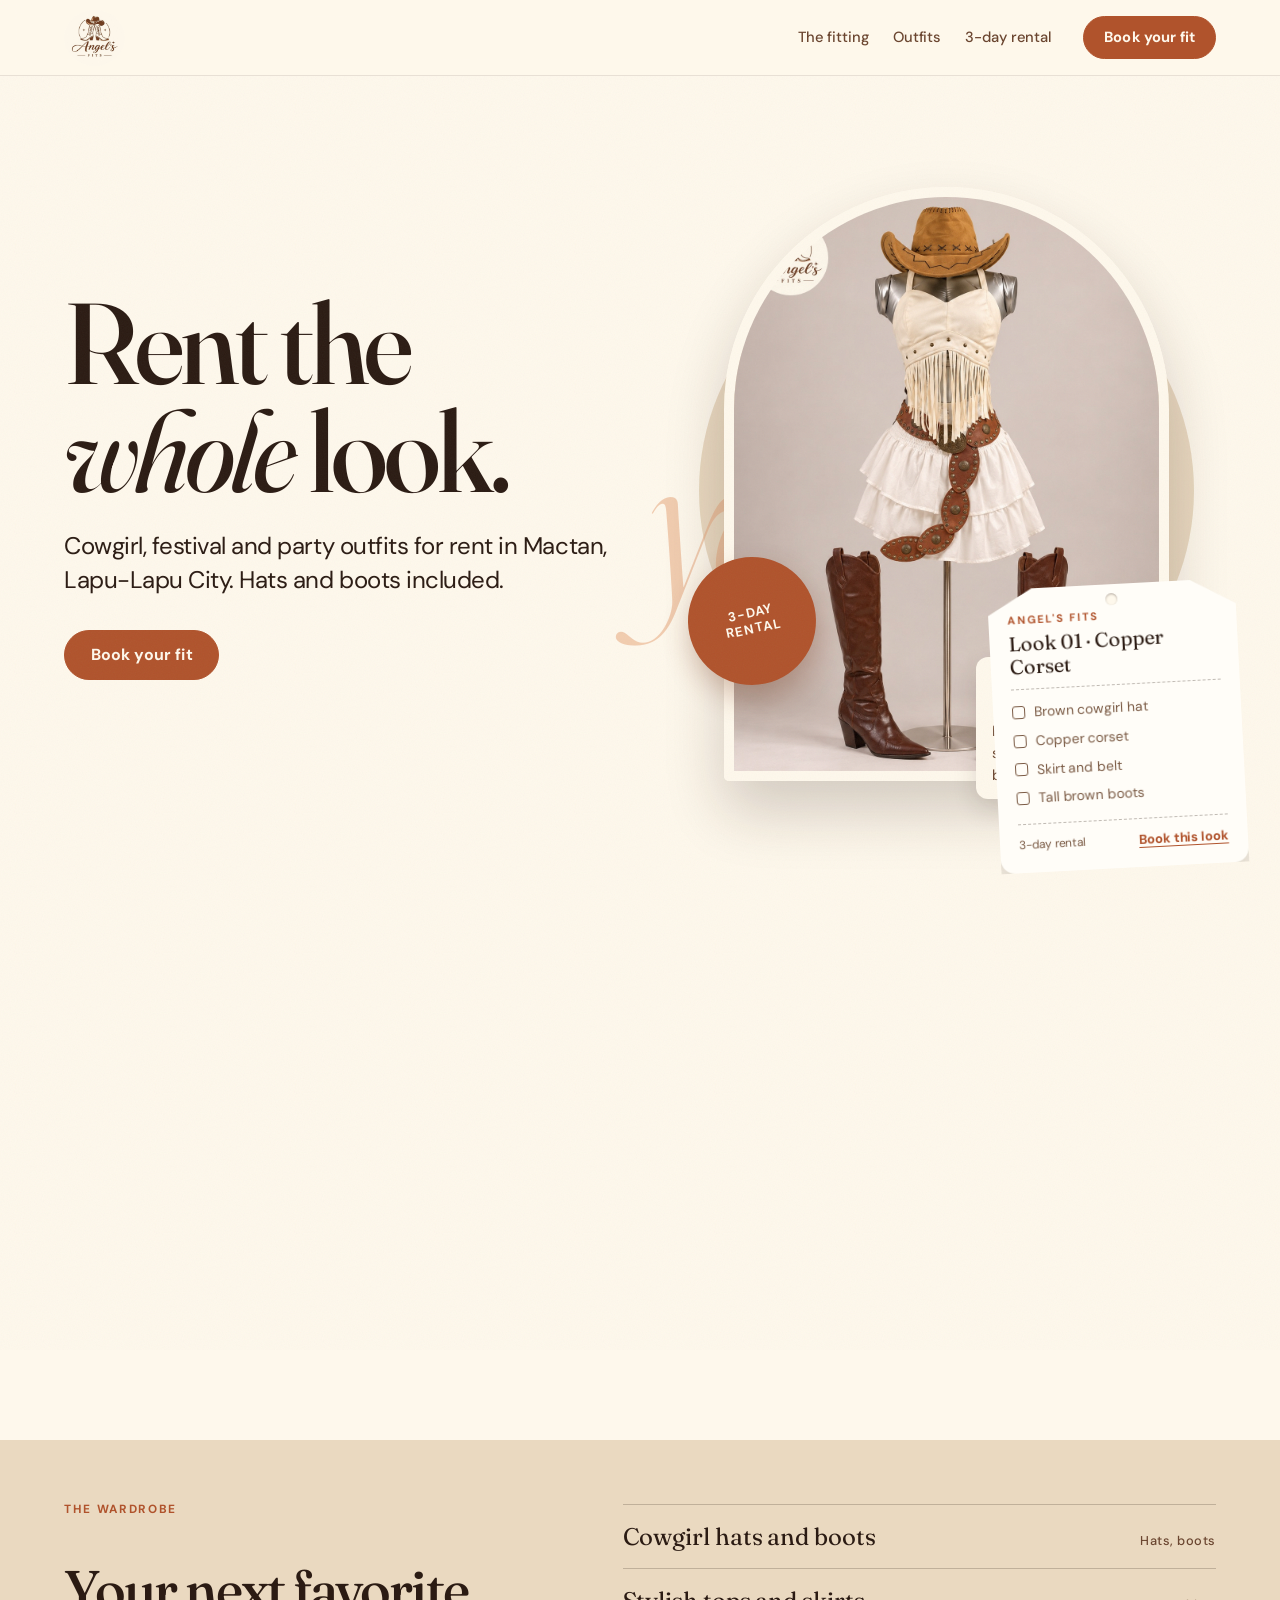
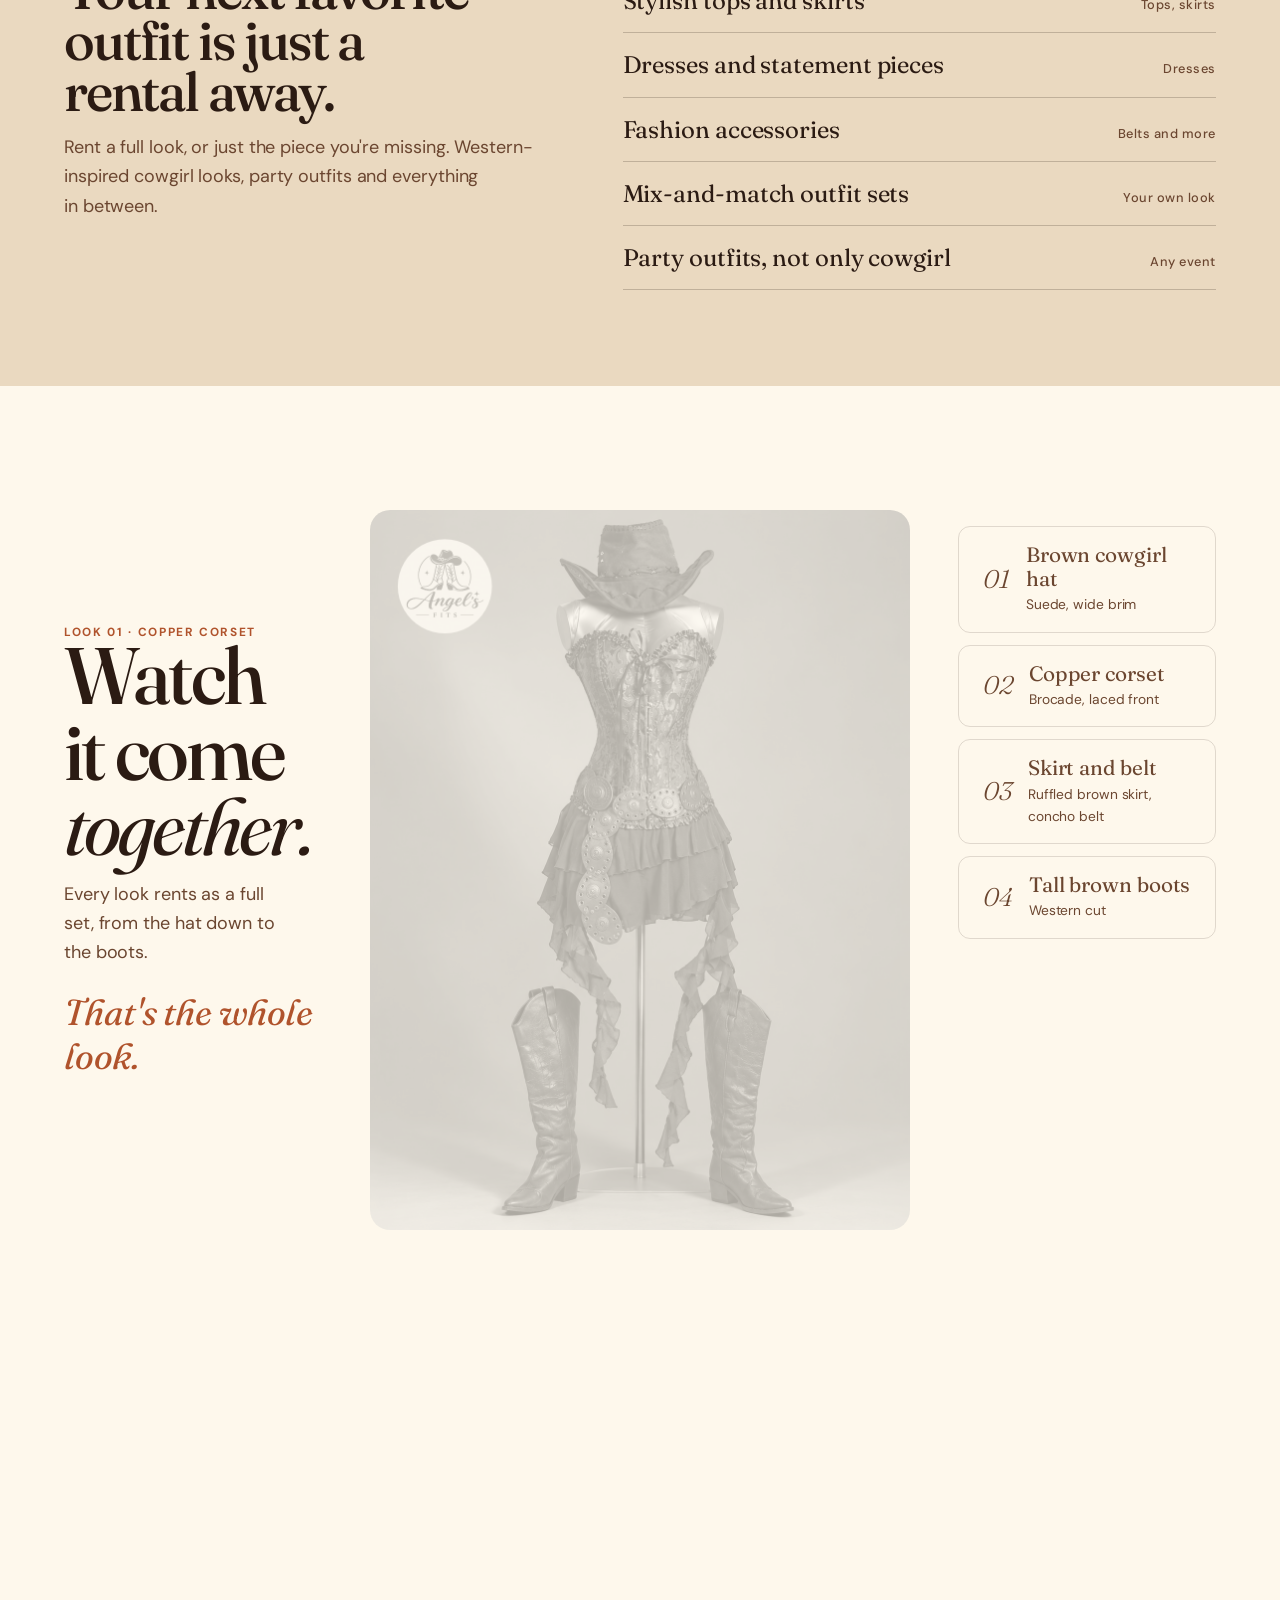
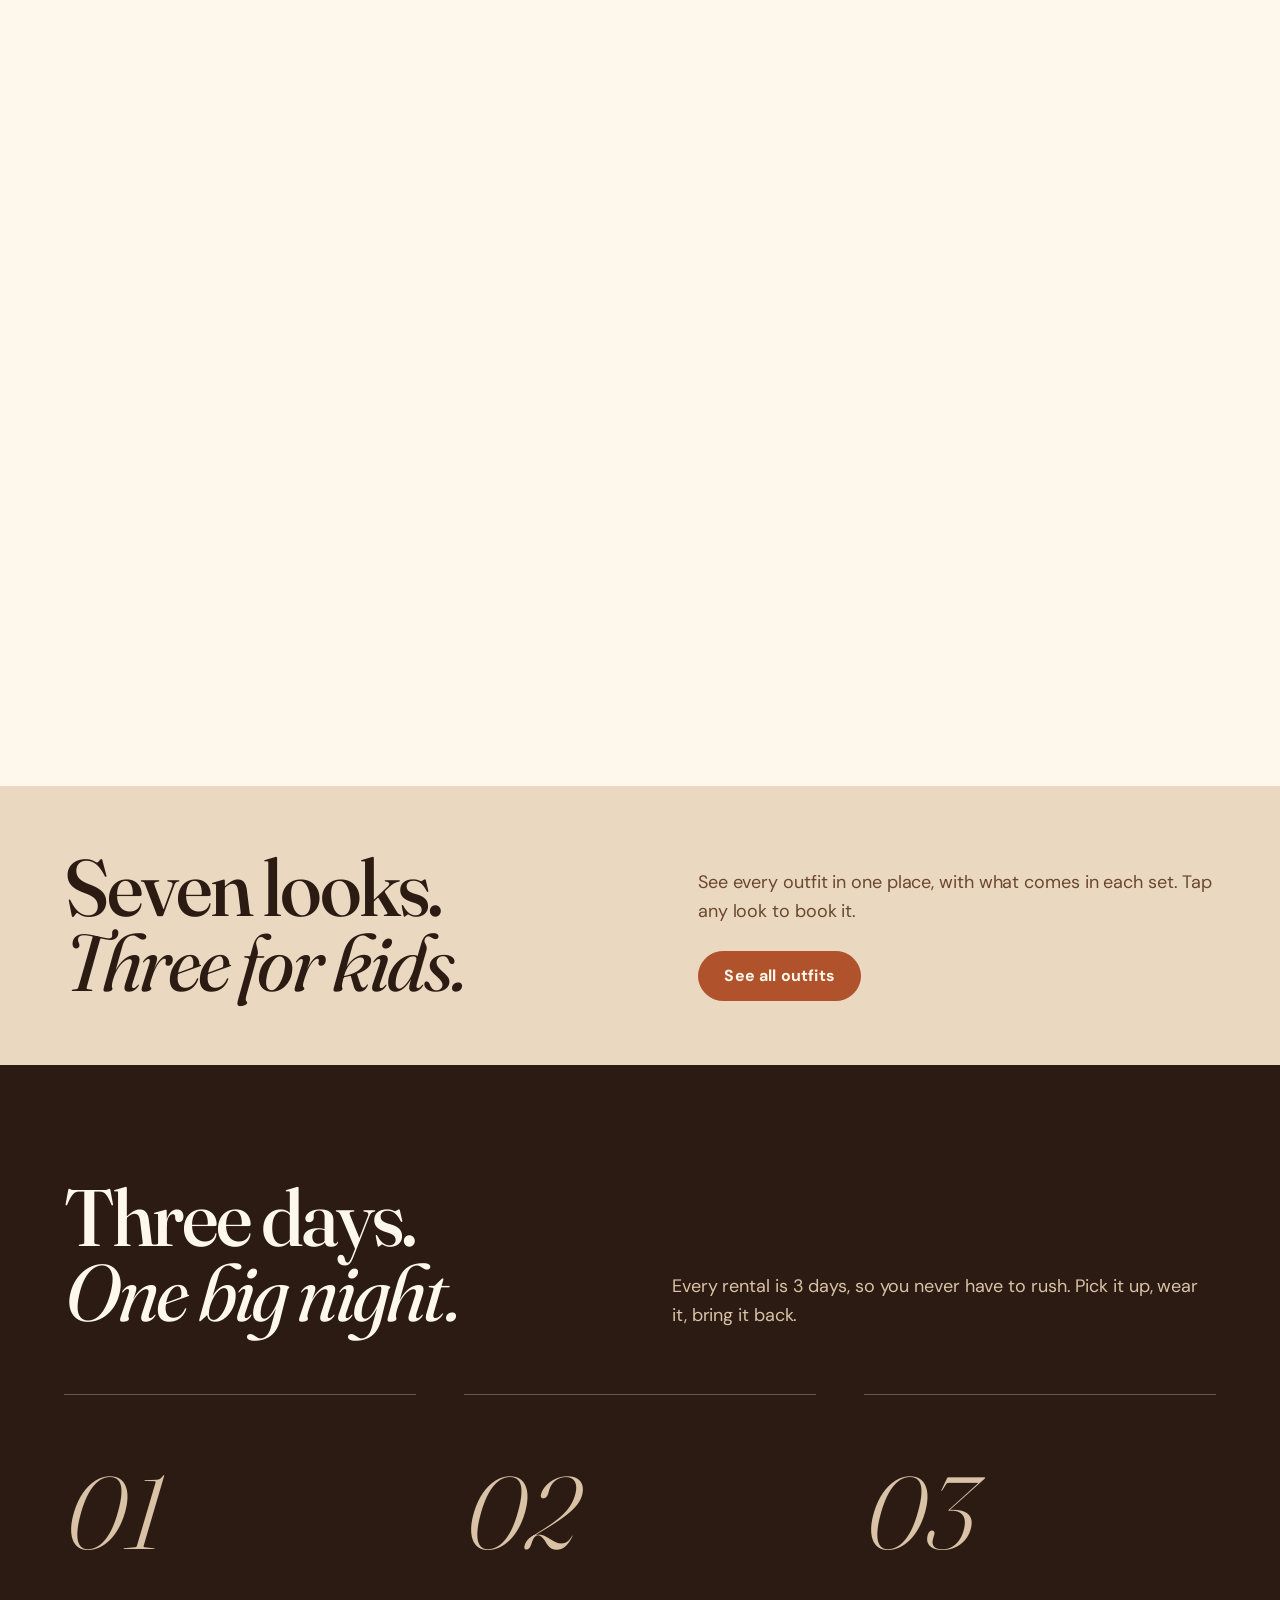
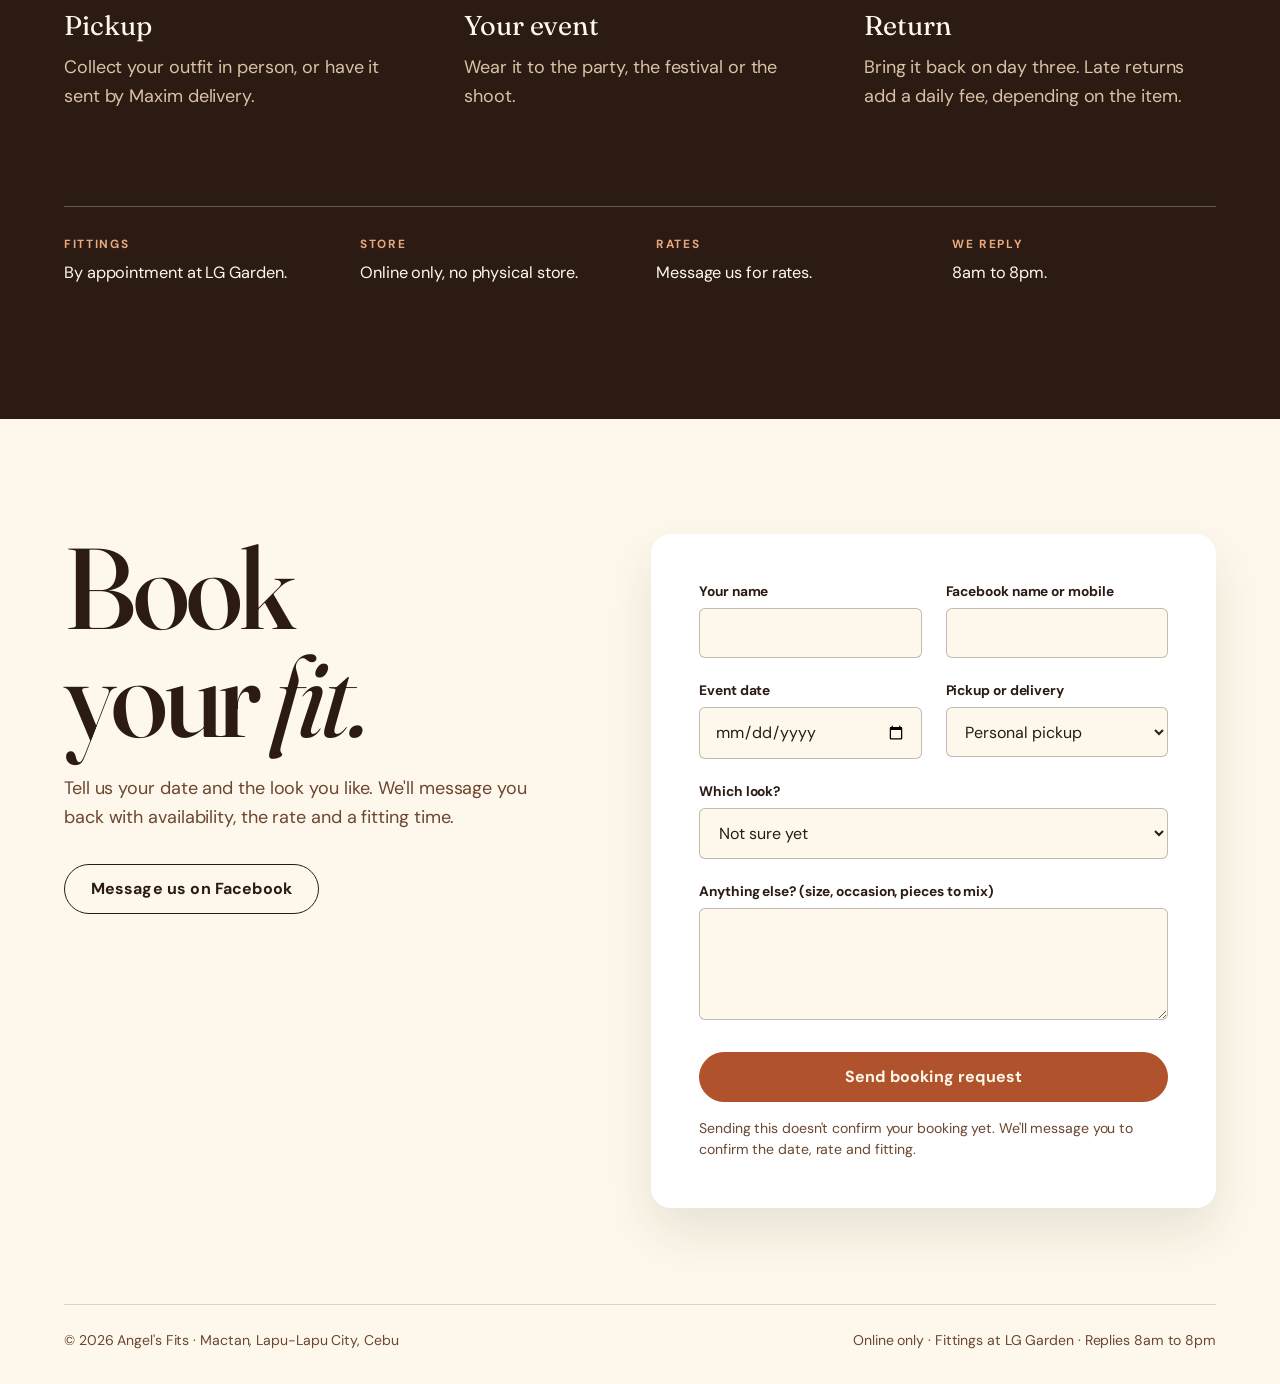
==== commit 2298e0d7: "Add Outfits page; trim homepage" ====
--- a/scrollcraft/builds/angels-fits/index.html
+++ b/scrollcraft/builds/angels-fits/index.html
@@ -153,44 +153,12 @@
   .piece.is-on { background: var(--sand); border-color: var(--sand); color: var(--sc-ink); transform: translateX(-6px); }
   .piece.is-on i { color: var(--sc-accent); }
 
-  /* ---------- 4 · range: the looks, travelling sideways ---------- */
-  .looks [data-sc-stage] { background: var(--sc-canvas); display: flex; align-items: center; padding-top: var(--bar-h); }
-  .rail { display: flex; gap: var(--sc-7); padding-inline: var(--sc-gutter); align-items: flex-end; }
-  .rail__lead { flex: 0 0 24rem; align-self: center; }
-  .rail__lead h2 { font-size: var(--sc-t-3xl); }
-  .rail__lead .sc-body { margin-top: var(--sc-4); }
-  .look { flex: 0 0 auto; width: min(22rem, 30vw); }
-  .look img { width: 100%; height: auto; aspect-ratio: 3 / 4; object-fit: cover; border-radius: var(--sc-r-lg); }
-  .look__meta { margin-top: var(--sc-4); min-height: 9.5rem; display: flex; flex-direction: column; }
-  .look__meta .tagbtn { margin-top: auto; }
-  .rail__end { flex: 0 0 20rem; align-self: center; padding: var(--sc-6); border-radius: var(--sc-r-lg); background: var(--sand); }
-  .rail__end p { margin: 0; }
-  .rail__end .lbl-name { margin-top: 0; }
-  .rail__end .sc-body { margin-top: var(--sc-3); color: var(--sc-ink-soft); }
-  .tagbtn {
-    align-self: flex-start; margin-top: var(--sc-4); display: inline-flex; align-items: center; gap: .55rem;
-    font: 700 .86rem/1 var(--sc-font-text); padding: .7rem 1rem; border-radius: var(--sc-r-pill);
-    background: transparent; color: var(--sc-ink); border: 1px solid rgba(43, 27, 19, .35); cursor: pointer;
-    transition: background-color 150ms var(--sc-ease-out), color 150ms var(--sc-ease-out), border-color 150ms var(--sc-ease-out), transform 150ms var(--sc-ease-out);
-  }
-  .tagbtn::before { content: ""; width: 9px; height: 9px; border-radius: 50%; border: 1.5px solid currentColor; }
-  .tagbtn:active { transform: scale(0.97); }
-  .tagbtn[aria-pressed="true"] { background: var(--sc-accent); border-color: var(--sc-accent); color: var(--sc-accent-ink); }
-  @media (hover: hover) and (pointer: fine) {
-    .tagbtn:hover { border-color: var(--sc-accent); color: var(--sc-accent); }
-    .tagbtn[aria-pressed="true"]:hover { color: var(--sc-accent-ink); }
-  }
-
-  /* ---------- 5 · kids ---------- */
-  .kids { background: var(--sand); }
-  .kids__head { display: flex; justify-content: space-between; align-items: end; gap: var(--sc-7); flex-wrap: wrap; }
-  .kids__head h2 { font-size: var(--sc-t-3xl); }
-  .kids__head .sc-body { max-width: 34ch; color: var(--sc-ink-soft); }
-  .kids__row { margin-top: var(--sc-8); display: grid; grid-template-columns: 1.15fr 1fr 1fr; gap: var(--sc-6); align-items: start; }
-  .kid img { width: 100%; height: auto; aspect-ratio: 3 / 4; object-fit: cover; border-radius: var(--sc-r-lg); }
-  .kid:nth-child(2) { margin-top: var(--sc-9); }
-  .kid:nth-child(3) { margin-top: var(--sc-7); }
-  .kid figcaption { margin-top: var(--sc-4); }
+  /* ---------- 4 · more: link to the outfits page ---------- */
+  .more { background: var(--sand); padding-block: var(--sc-8); }
+  .more__row { display: grid; grid-template-columns: 1.1fr 1fr; gap: var(--sc-8); align-items: end; }
+  .more h2 { font-size: var(--sc-t-3xl); }
+  .more__side .sc-body { color: var(--sc-ink-soft); }
+  .more__side .btn { margin-top: var(--sc-5); }
 
   /* ---------- 6 · rental: dark band, hard cut ---------- */
   .rental { --sc-ink: #FEF8EC; --sc-ink-soft: #D9C2A6; --sc-accent: #E8A97F; background: var(--mesquite); color: var(--sc-ink); }
@@ -265,8 +233,8 @@
 
   /* ---------- tablet / phone: separate composition ---------- */
   @media (max-width: 1080px) {
-    .bar__index { display: none; }
-    .bar .btn { margin-left: auto; }
+    .bar__index a:not(.bar__keep) { display: none; }
+    .bar { gap: var(--sc-5); }
     .fit [data-sc-stage] { grid-template-columns: auto 1fr; }
     .fit__head { grid-column: 1 / -1; }
   }
@@ -276,7 +244,7 @@
     .hero [data-sc-stage] { grid-template-columns: 1fr; grid-template-rows: auto 1fr; gap: var(--sc-4); align-content: start; }
     .hero__scene { order: -1; height: 46svh; }
     .hero__arch { height: 44svh; border-width: 6px; }
-    .hero__sun { width: 80%; left: 10%; top: 8%; }
+    .hero__sun { width: 40svh; height: 40svh; left: calc(50% - 20svh); top: 3svh; }
     .hero__copy h1 { font-size: var(--sc-t-2xl); }
     .hero__copy .sc-lede { margin-top: var(--sc-3); font-size: 1.02rem; }
     .hero__copy .btn { margin-top: var(--sc-5); }
@@ -297,13 +265,7 @@
     .piece span { display: none; }
     .piece i { font-size: 1.1rem; }
     .piece.is-on { transform: none; }
-    .rail { gap: var(--sc-5); }
-    .rail__lead { flex-basis: 78vw; }
-    .look { width: 70vw; }
-    .look img { aspect-ratio: 3 / 3.4; }
-    .rail__end { flex-basis: 76vw; }
-    .kids__row { grid-template-columns: 1fr; gap: var(--sc-7); }
-    .kid:nth-child(2), .kid:nth-child(3) { margin-top: 0; }
+    .more__row { grid-template-columns: 1fr; gap: var(--sc-5); }
     .rental__top { grid-template-columns: 1fr; gap: var(--sc-5); }
     .days { grid-template-columns: 1fr; gap: var(--sc-6); }
     .facts { grid-template-columns: 1fr 1fr; }
@@ -337,8 +299,7 @@
   <a class="bar__mark" href="#top" aria-label="Angel's Fits, back to top"><img src="assets/logo.jpg" width="400" height="400" alt="Angel's Fits logo"></a>
   <nav class="bar__index" aria-label="Sections">
     <a href="#fitting">The fitting</a>
-    <a href="#looks">The looks</a>
-    <a href="#kids">Kids</a>
+    <a class="bar__keep" href="outfits.html">Outfits</a>
     <a href="#rental">3-day rental</a>
   </nav>
   <a class="btn" href="#book">Book your fit</a>
@@ -410,70 +371,13 @@
     </div>
   </section>
 
-  <!-- 4 · APPETITE: the range, sideways -->
-  <section id="looks" class="looks" data-sc-act="pan" data-sc-span="3.2">
-    <div data-sc-stage>
-      <div class="rail" data-sc-pan="0.04">
-        <div class="rail__lead">
-          <h2 class="sc-display">Five more ways to <em>wear it.</em></h2>
-          <p class="sc-body">Rent the set as shown, or mix pieces between looks. Tag the one you like and it goes on your booking.</p>
-        </div>
-        <article class="look">
-          <img src="assets/look-2.jpg" width="1086" height="1448" loading="lazy" alt="Tied plaid shirt, white tiered skirt, studded belt, black hat and black fringe boots on a mannequin">
-          <div class="look__meta"><p class="lbl-num">Look 02</p><h3 class="lbl-name">Plaid &amp; Ruffles</h3><p class="lbl-pieces">Plaid shirt, tiered skirt, studded belt, black hat, fringe boots.</p>
-          <button class="tagbtn" type="button" aria-pressed="false" data-look="Look 02 · Plaid &amp; Ruffles" data-pieces="Black hat|Plaid shirt|Tiered skirt and belt|Black fringe boots">Tag this look</button></div>
-        </article>
-        <article class="look">
-          <img src="assets/look-7.jpg" width="1086" height="1448" loading="lazy" alt="Tan suede fringe top and skirt set, silver concho belt, brown hat and brown boots on a mannequin">
-          <div class="look__meta"><p class="lbl-num">Look 03</p><h3 class="lbl-name">Suede Fringe Set</h3><p class="lbl-pieces">Fringe top and skirt, concho belt, brown hat, brown boots.</p>
-          <button class="tagbtn" type="button" aria-pressed="false" data-look="Look 03 · Suede Fringe Set" data-pieces="Brown hat|Fringe top|Fringe skirt and belt|Brown boots">Tag this look</button></div>
-        </article>
-        <article class="look">
-          <img src="assets/look-6.jpg" width="1086" height="1448" loading="lazy" alt="Brown suede fringe vest, white tiered skirt, studded belt, brown hat and croc-print boots on a mannequin">
-          <div class="look__meta"><p class="lbl-num">Look 04</p><h3 class="lbl-name">Fringe Vest</h3><p class="lbl-pieces">Suede fringe vest, tiered skirt, studded belt, croc-print boots.</p>
-          <button class="tagbtn" type="button" aria-pressed="false" data-look="Look 04 · Fringe Vest" data-pieces="Brown hat|Fringe vest|Tiered skirt and belt|Croc-print boots">Tag this look</button></div>
-        </article>
-        <article class="look">
-          <img src="assets/look-1.jpg" width="1086" height="1448" loading="lazy" alt="Caramel lace top, white ruffle skirt, studded belt, tan hat and leopard print boots on a mannequin">
-          <div class="look__meta"><p class="lbl-num">Look 05</p><h3 class="lbl-name">Golden Lace</h3><p class="lbl-pieces">Caramel lace top, ruffle skirt, studded belt, leopard boots.</p>
-          <button class="tagbtn" type="button" aria-pressed="false" data-look="Look 05 · Golden Lace" data-pieces="Tan hat|Lace top|Ruffle skirt and belt|Leopard print boots">Tag this look</button></div>
-        </article>
-        <article class="look">
-          <img src="assets/look-3.jpg" width="1086" height="1448" loading="lazy" alt="Denim ruffle dress with belt, white fur-trim cowgirl hat and white knee-high boots on a mannequin">
-          <div class="look__meta"><p class="lbl-num">Look 06</p><h3 class="lbl-name">Denim &amp; Fur</h3><p class="lbl-pieces">Denim ruffle dress, belt, fur-trim white hat, white boots.</p>
-          <button class="tagbtn" type="button" aria-pressed="false" data-look="Look 06 · Denim &amp; Fur" data-pieces="White fur-trim hat|Denim dress|Belt|White boots">Tag this look</button></div>
-        </article>
-        <div class="rail__end">
-          <p class="lbl-name">Got a different event?</p>
-          <p class="sc-body">We have party outfits too, not only cowgirl. Tell us the occasion and we'll style it.</p>
-        </div>
-      </div>
-    </div>
-  </section>
-
-  <!-- 5 · WARMTH: kids, opened by a wipe -->
-  <section id="kids" class="sc-section kids" data-sc-act="flow">
-    <div class="sc-wrap">
-      <div class="kids__head" data-sc-in data-sc-stagger="60">
-        <h2 class="sc-display">Little cowgirls, <em>too.</em></h2>
-        <p class="sc-body">Kids' outfits, styled head to toe the same way. Message us for sizes and rates.</p>
-      </div>
-      <div class="kids__row" data-sc-reveal="up" data-sc-reveal-at="0.12 0.5">
-        <figure class="kid">
-          <img src="assets/kids-1.jpg" width="1086" height="1448" loading="lazy" alt="Girl in a brown suede fringe vest, cream ribbed top, tiered cream skirt, brown cowgirl hat and boots">
-          <figcaption><p class="lbl-num">Kids 01</p><p class="lbl-name">Fringe Vest, Tiered</p><p class="lbl-pieces">Fringe vest, ribbed top, tiered skirt, hat, boots.</p>
-          <button class="tagbtn" type="button" aria-pressed="false" data-look="Kids 01 · Fringe Vest, Tiered" data-pieces="Brown hat|Vest and ribbed top|Tiered skirt|Brown boots">Tag this look</button></figcaption>
-        </figure>
-        <figure class="kid">
-          <img src="assets/kids-2.jpg" width="1086" height="1448" loading="lazy" alt="Girl in a brown suede fringe vest, cream ribbed top, pleated cream skirt, brown cowgirl hat and boots">
-          <figcaption><p class="lbl-num">Kids 02</p><p class="lbl-name">Fringe Vest, Pleated</p><p class="lbl-pieces">Fringe vest, ribbed top, pleated skirt, hat, boots.</p>
-          <button class="tagbtn" type="button" aria-pressed="false" data-look="Kids 02 · Fringe Vest, Pleated" data-pieces="Brown hat|Vest and ribbed top|Pleated skirt|Brown boots">Tag this look</button></figcaption>
-        </figure>
-        <figure class="kid">
-          <img src="assets/kids-3.jpg" width="1086" height="1448" loading="lazy" alt="Girl in a copper fringe top, brown skirt, studded belt, brown cowgirl hat and tan boots">
-          <figcaption><p class="lbl-num">Kids 03</p><p class="lbl-name">Copper Fringe</p><p class="lbl-pieces">Fringe top, brown skirt, studded belt, hat, boots.</p>
-          <button class="tagbtn" type="button" aria-pressed="false" data-look="Kids 03 · Copper Fringe" data-pieces="Brown hat|Fringe top|Skirt and belt|Tan boots">Tag this look</button></figcaption>
-        </figure>
+  <!-- 4 · APPETITE: the rest of the range lives on its own page -->
+  <section id="more" class="sc-section more" data-sc-act="flow">
+    <div class="sc-wrap more__row" data-sc-in data-sc-stagger="60">
+      <h2 class="sc-display">Seven looks. <em>Three for kids.</em></h2>
+      <div class="more__side">
+        <p class="sc-body">See every outfit in one place, with what comes in each set. Tap any look to book it.</p>
+        <a class="btn" href="outfits.html">See all outfits</a>
       </div>
     </div>
   </section>
@@ -624,23 +528,36 @@
     }
     requestAnimationFrame(tick);
 
-    /* ---------- tag this look ---------- */
-    var tagButtons = document.querySelectorAll('.tagbtn');
-    tagButtons.forEach(function (b) {
-      b.addEventListener('click', function () {
-        tagButtons.forEach(function (o) { o.setAttribute('aria-pressed', 'false'); o.textContent = 'Tag this look'; });
-        b.setAttribute('aria-pressed', 'true');
-        b.textContent = 'Tagged';
-        fitTagOwned = false;
-        state.look = b.getAttribute('data-look');
-        state.pieces = b.getAttribute('data-pieces').split('|');
-        state.on = state.pieces.map(function () { return true; });
-        renderTag();
-        fitStarted = true; tag.classList.add('is-shown');
-        if (!reduce) { tag.classList.remove('is-flip'); void tag.offsetWidth; tag.classList.add('is-flip'); }
-        setLook(state.look);
+    /* ---------- a look chosen on the Outfits page arrives as ?look= ---------- */
+    var PIECES = {
+      'Look 01 · Copper Corset': ['Brown cowgirl hat', 'Copper corset', 'Skirt and belt', 'Tall brown boots'],
+      'Look 02 · Plaid & Ruffles': ['Black hat', 'Plaid shirt', 'Tiered skirt and belt', 'Black fringe boots'],
+      'Look 03 · Suede Fringe Set': ['Brown hat', 'Fringe top', 'Fringe skirt and belt', 'Brown boots'],
+      'Look 04 · Fringe Vest': ['Brown hat', 'Fringe vest', 'Tiered skirt and belt', 'Croc-print boots'],
+      'Look 05 · Golden Lace': ['Tan hat', 'Lace top', 'Ruffle skirt and belt', 'Leopard print boots'],
+      'Look 06 · Denim & Fur': ['White fur-trim hat', 'Denim dress', 'Belt', 'White boots'],
+      'Look 07 · White Fringe': ['Tan hat', 'Fringe top', 'Tiered skirt and belt', 'Tall brown boots'],
+      'Kids 01 · Fringe Vest, Tiered': ['Brown hat', 'Vest and ribbed top', 'Tiered skirt', 'Brown boots'],
+      'Kids 02 · Fringe Vest, Pleated': ['Brown hat', 'Vest and ribbed top', 'Pleated skirt', 'Brown boots'],
+      'Kids 03 · Copper Fringe': ['Brown hat', 'Fringe top', 'Skirt and belt', 'Tan boots']
+    };
+    var wanted = new URLSearchParams(location.search).get('look');
+    if (wanted) {
+      fitTagOwned = false;
+      state.look = wanted;
+      state.pieces = PIECES[wanted] || ['Your own mix'];
+      state.on = state.pieces.map(function () { return true; });
+      renderTag();
+      fitStarted = true; tag.classList.add('is-shown');
+      setLook(wanted);
+    }
+    /* pinned acts get their height from the engine after load, so re-aim any #anchor once they exist */
+    if (location.hash) {
+      window.addEventListener('load', function () {
+        var t = document.querySelector(location.hash);
+        if (t) setTimeout(function () { t.scrollIntoView({ behavior: 'instant', block: 'start' }); }, 60);
       });
-    });
+    }
 
     function setLook(name) {
       for (var i = 0; i < lookSelect.options.length; i++) {
@@ -682,7 +599,7 @@
         links.forEach(function (l) { l.classList.toggle('is-here', l.getAttribute('href') === '#' + en.target.id); });
       });
     }, { rootMargin: '-45% 0px -50% 0px' });
-    ['fitting', 'looks', 'kids', 'rental', 'book'].forEach(function (id) { io.observe(document.getElementById(id)); });
+    ['fitting', 'more', 'rental', 'book'].forEach(function (id) { io.observe(document.getElementById(id)); });
 
     /* ---------- trailing cursor, desktop only ---------- */
     var fine = window.matchMedia('(hover: hover) and (pointer: fine)').matches;
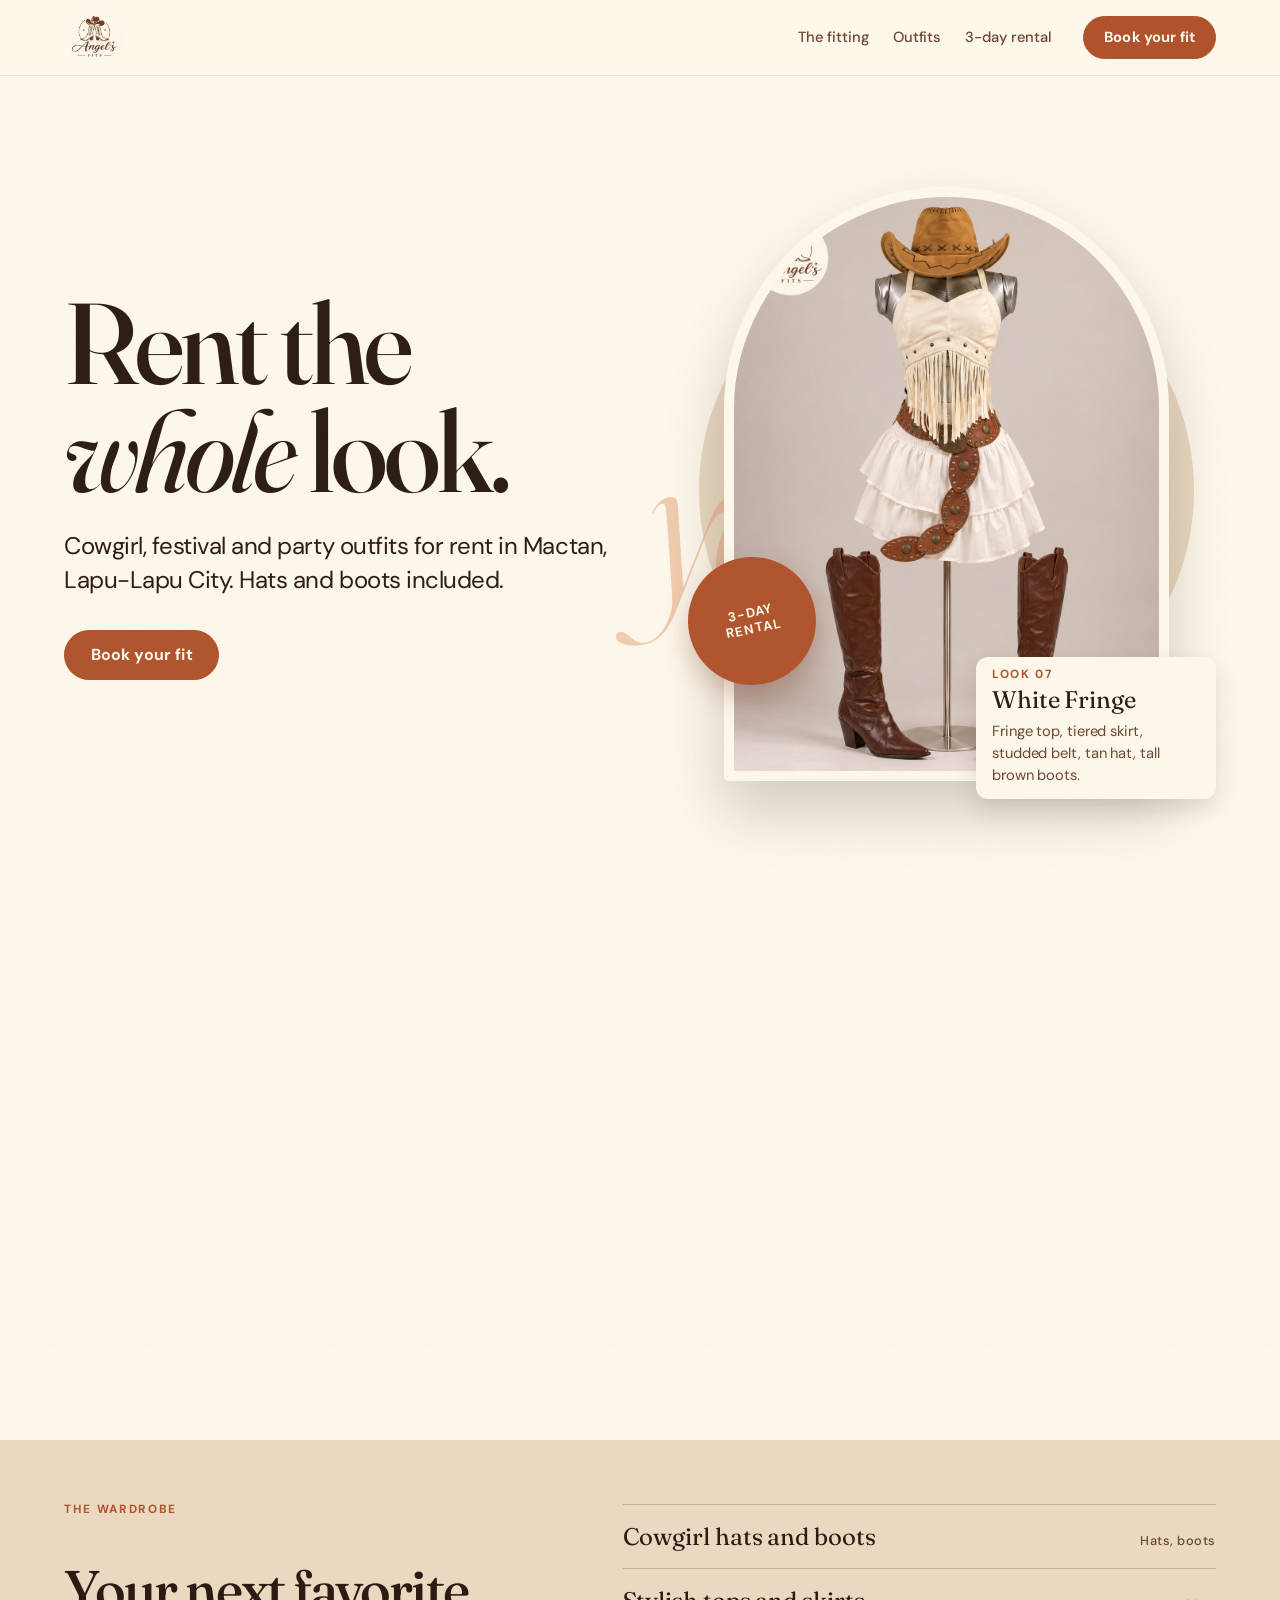
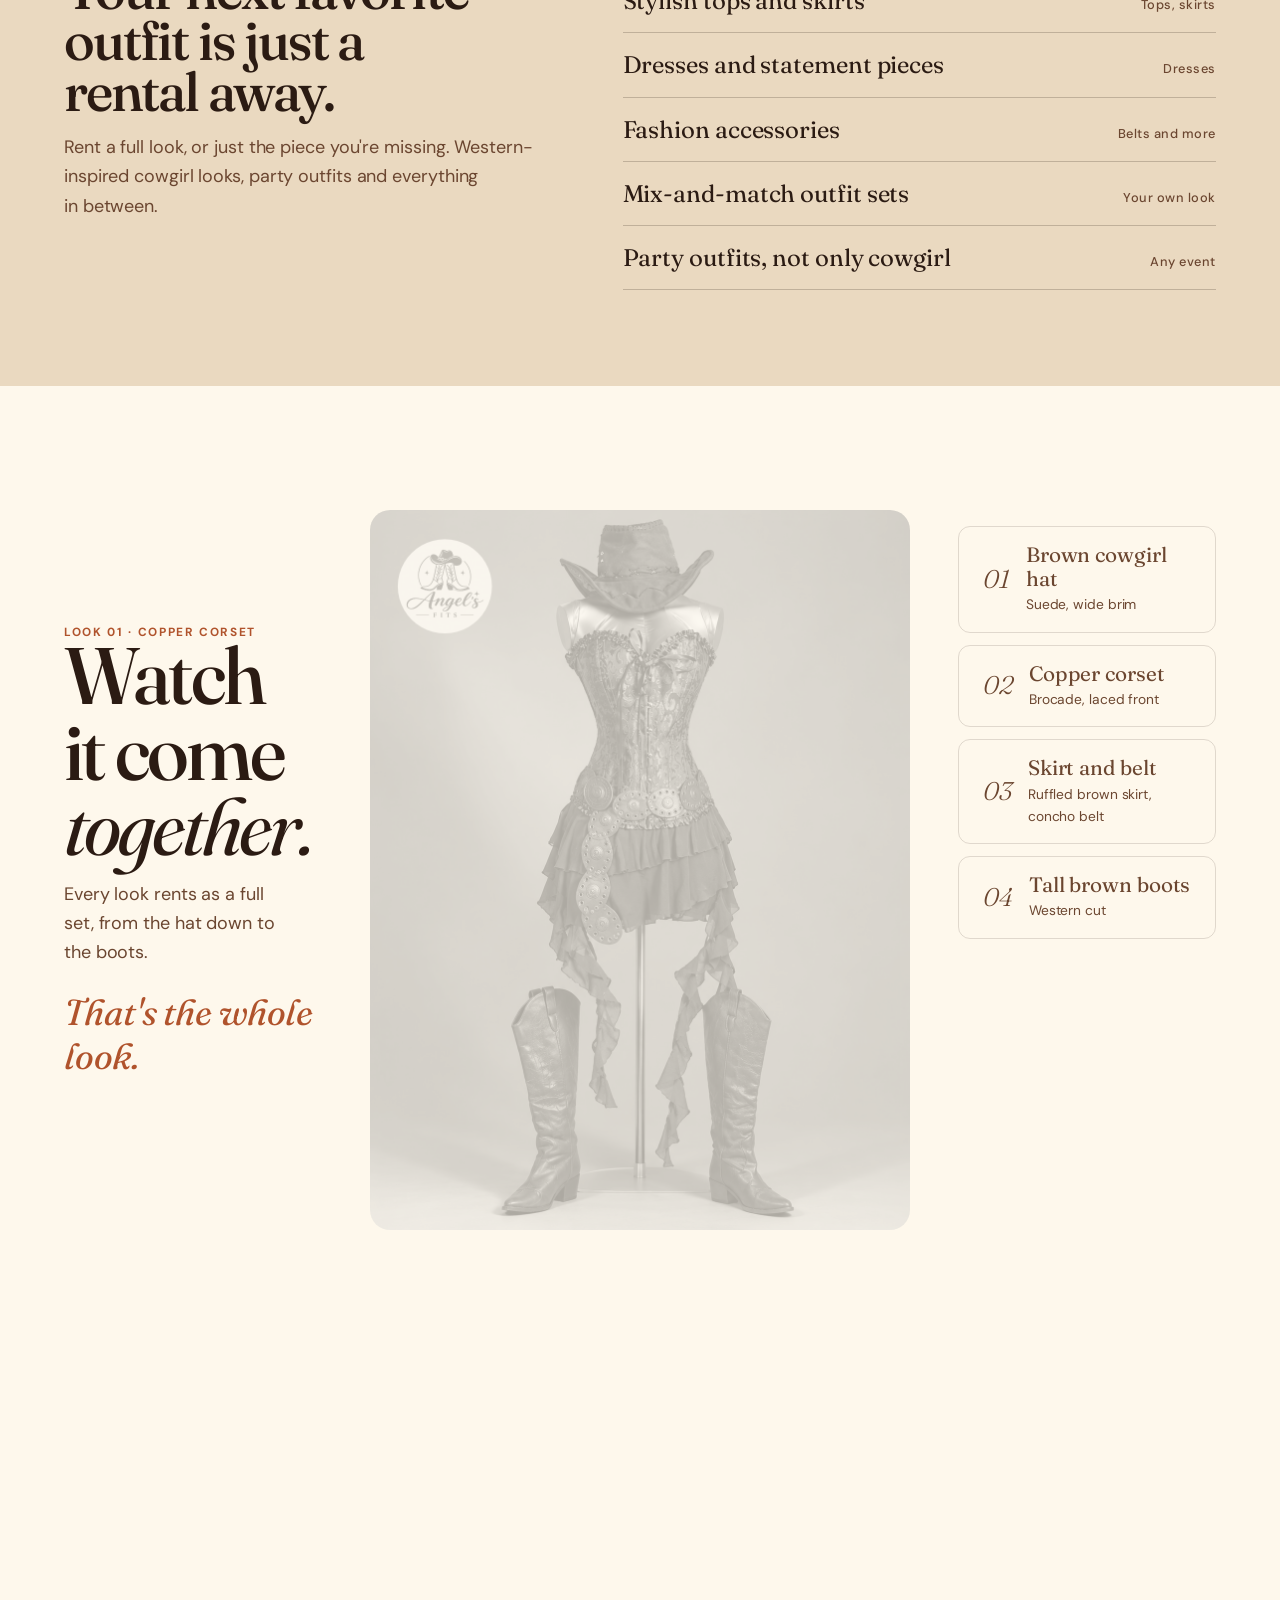
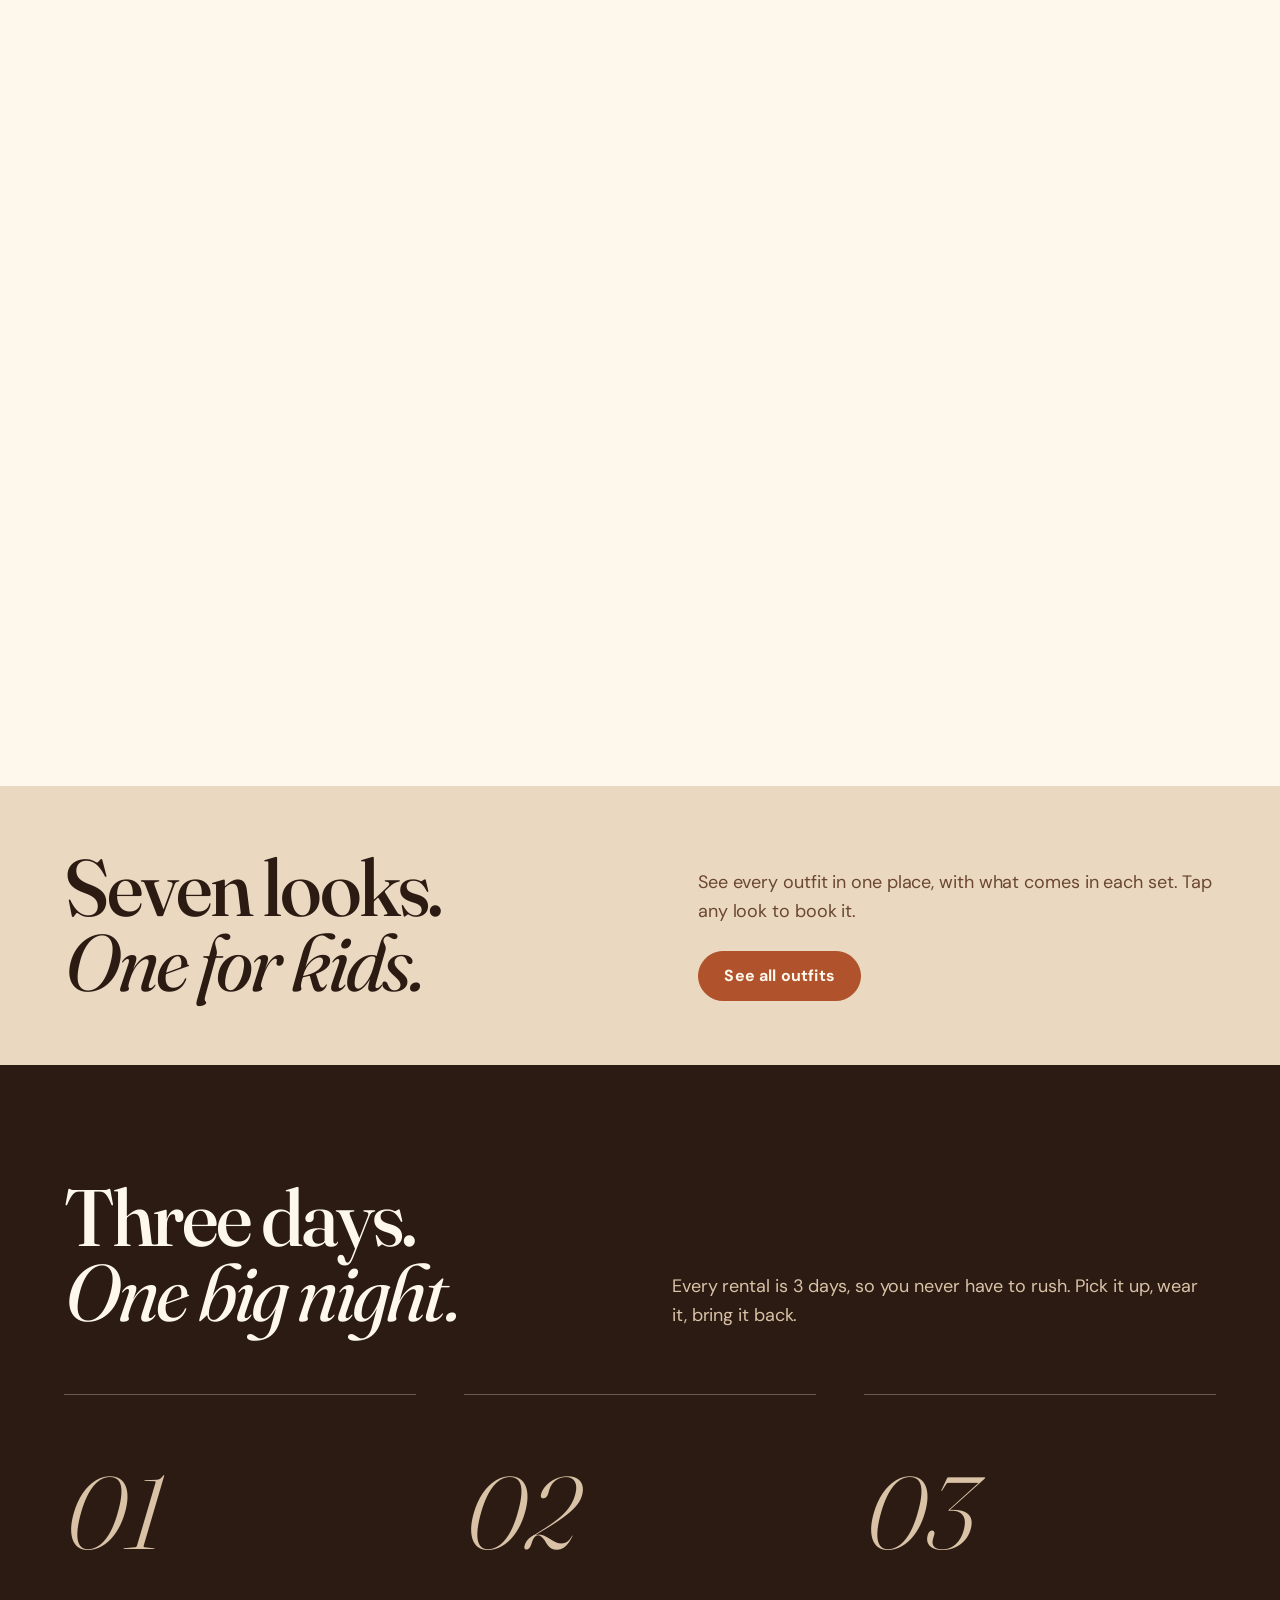
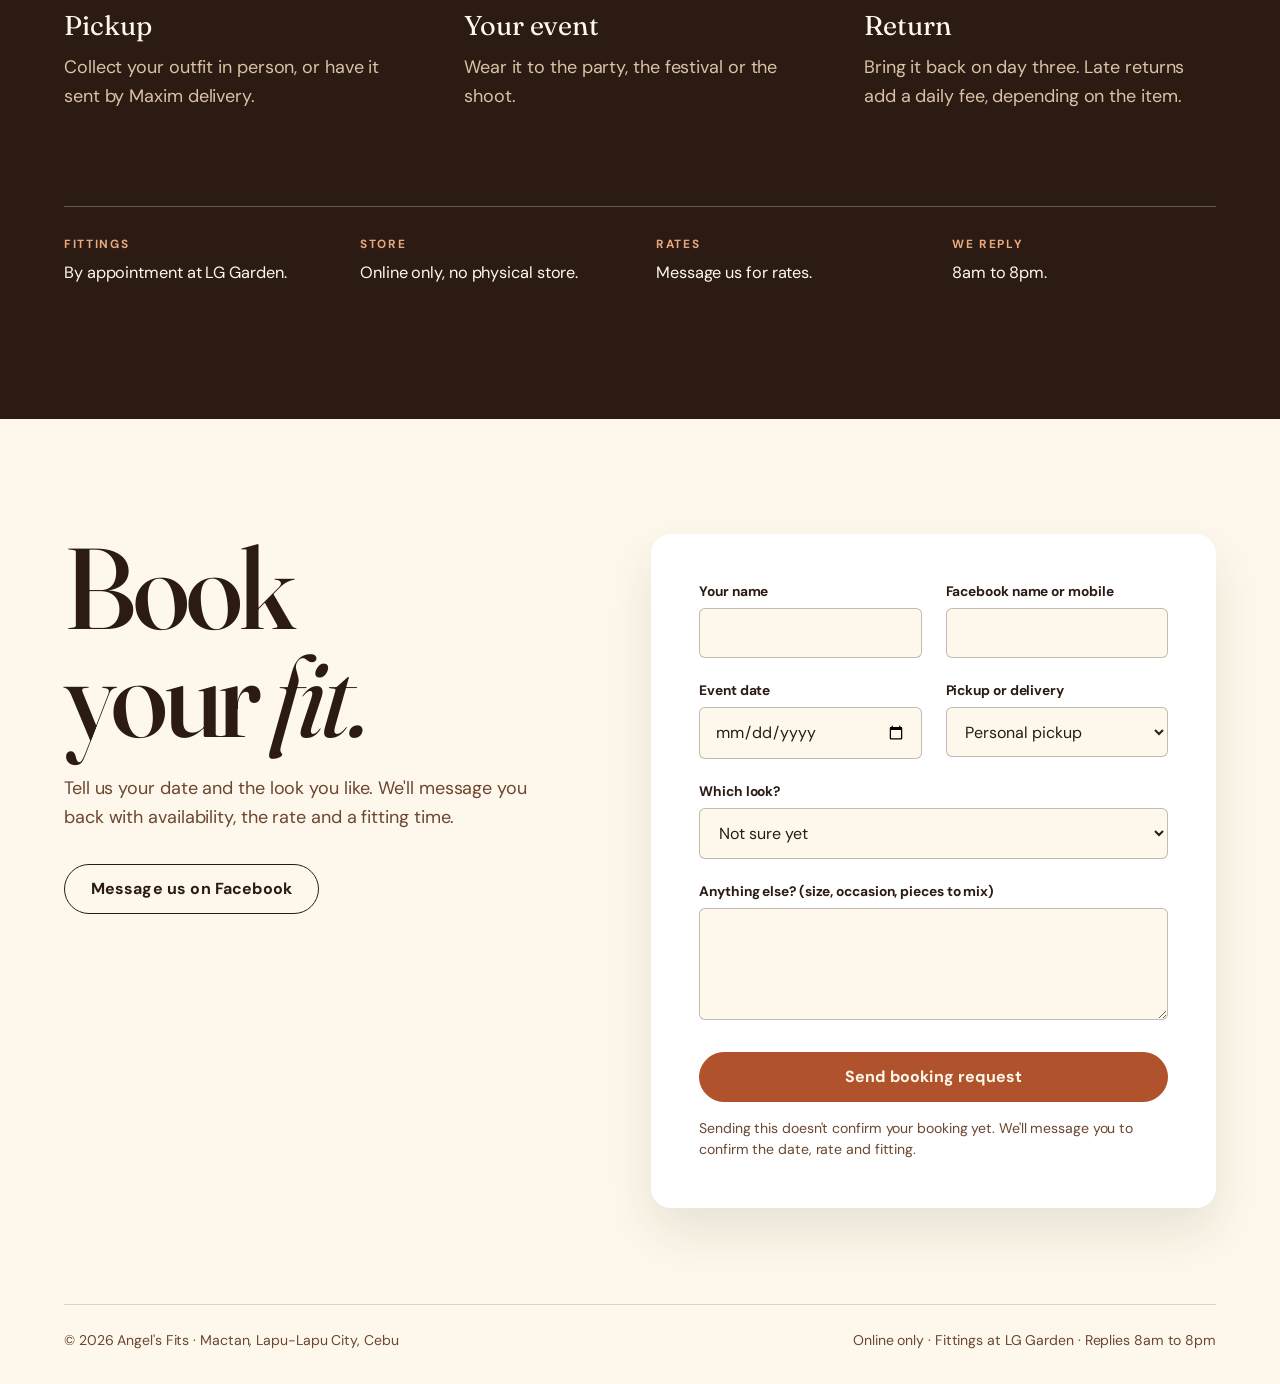
==== commit faa81157: "Remove hang tag from home; drop two kids' looks" ====
--- a/scrollcraft/builds/angels-fits/index.html
+++ b/scrollcraft/builds/angels-fits/index.html
@@ -200,30 +200,6 @@
   .foot { margin-top: var(--sc-9); padding-top: var(--sc-5); border-top: 1px solid rgba(43, 27, 19, .16); display: flex; flex-wrap: wrap; gap: var(--sc-4) var(--sc-7); justify-content: space-between; font-size: .88rem; color: var(--sc-ink-soft); }
   .foot p { margin: 0; }
 
-  /* ---------- signature: the hang tag ---------- */
-  .tag {
-    position: fixed; right: clamp(1rem, 3vw, 2.5rem); bottom: clamp(1rem, 3vw, 2rem); z-index: calc(var(--sc-z-chrome) - 1);
-    width: 15.5rem; padding: 1.6rem 1.2rem 1.1rem; background: #FFFDF8; color: var(--mesquite);
-    border-radius: 10px 10px 14px 14px; box-shadow: 0 18px 40px rgba(43, 27, 19, .22);
-    clip-path: polygon(18% 0, 82% 0, 100% 9%, 100% 100%, 0 100%, 0 9%);
-    transform: translateY(24px) rotate(3deg); opacity: 0; pointer-events: none;
-    transition: opacity 260ms var(--sc-ease-out), transform 360ms var(--sc-ease-out);
-  }
-  .tag.is-shown { opacity: 1; transform: rotate(-3deg); pointer-events: auto; }
-  .tag.is-hidden-for-book { opacity: 0; transform: translateY(24px) rotate(3deg); pointer-events: none; }
-  .tag.is-flip { animation: tagflip 420ms var(--sc-ease-out); }
-  @keyframes tagflip { 0% { transform: rotate(-3deg) scale(1); } 40% { transform: rotate(4deg) scale(1.04); } 100% { transform: rotate(-3deg) scale(1); } }
-  .tag__hole { position: absolute; top: .55rem; left: 50%; width: 12px; height: 12px; margin-left: -6px; border-radius: 50%; background: var(--sc-canvas); box-shadow: inset 0 1px 2px rgba(43,27,19,.35); }
-  .tag__brand { font: 700 .68rem/1 var(--sc-font-text); letter-spacing: .16em; text-transform: uppercase; color: var(--sc-accent); margin: 0; }
-  .tag__look { font: 400 1.25rem/1.15 var(--sc-font-display); margin: .4rem 0 .7rem; }
-  .tag__list { margin: 0; padding: .7rem 0 0; list-style: none; border-top: 1px dashed rgba(43, 27, 19, .3); display: grid; gap: .4rem; }
-  .tag__list li { display: flex; gap: .55rem; align-items: center; font-size: .86rem; color: #7A5A44; transition: color 200ms var(--sc-ease-out); }
-  .tag__list li::before { content: ""; flex: none; width: 13px; height: 13px; border-radius: 3px; border: 1.5px solid currentColor; transition: background-color 200ms var(--sc-ease-out); }
-  .tag__list li.is-on { color: var(--mesquite); }
-  .tag__list li.is-on::before { background: var(--sc-accent); border-color: var(--sc-accent); box-shadow: inset 0 0 0 2px #FFFDF8; }
-  .tag__foot { display: flex; justify-content: space-between; align-items: center; gap: .5rem; margin-top: .9rem; padding-top: .7rem; border-top: 1px dashed rgba(43, 27, 19, .3); }
-  .tag__foot small { font-size: .74rem; color: #7A5A44; }
-  .tag__foot a { font: 700 .82rem/1 var(--sc-font-text); color: var(--sc-accent); text-underline-offset: 3px; }
 
   /* ---------- trailing cursor (asked for by the owner) ---------- */
   .ring { position: fixed; left: 0; top: 0; width: 34px; height: 34px; margin: -17px 0 0 -17px; border: 1.5px solid var(--sc-accent); border-radius: 50%; pointer-events: none; z-index: 9999; opacity: 0; transition: width 250ms var(--sc-ease-out), height 250ms var(--sc-ease-out), margin 250ms var(--sc-ease-out), background-color 250ms var(--sc-ease-out), opacity 250ms var(--sc-ease-out); }
@@ -273,19 +249,13 @@
     .book h2 { font-size: var(--sc-t-3xl); }
     .form { padding: var(--sc-5); }
     .form__grid { grid-template-columns: 1fr; }
-    .tag { width: auto; left: var(--sc-4); right: var(--sc-4); bottom: var(--sc-3); padding: .8rem 1rem; clip-path: none; border-radius: var(--sc-r-md); display: grid; grid-template-columns: 1fr auto; align-items: center; column-gap: .8rem; }
-    .tag.is-shown { transform: none; }
-    .tag__hole, .tag__list { display: none; }
-    .tag__look { margin: .25rem 0 0; font-size: 1.05rem; }
-    .tag__foot { margin: 0; padding: 0; border: 0; grid-row: 1 / 3; grid-column: 2; flex-direction: column; align-items: end; }
   }
 
   @media (prefers-reduced-motion: reduce) {
     .fit__color { clip-path: none; }
     .fit__tape { display: none; }
-    .tag, .tag.is-shown, .tag.is-flip { transform: none; animation: none; }
     .piece.is-on { transform: none; }
-    .btn, .tagbtn { transition-property: background-color, color, border-color; }
+    .btn { transition-property: background-color, color, border-color; }
   }
 </style>
 </head>
@@ -374,7 +344,7 @@
   <!-- 4 · APPETITE: the rest of the range lives on its own page -->
   <section id="more" class="sc-section more" data-sc-act="flow">
     <div class="sc-wrap more__row" data-sc-in data-sc-stagger="60">
-      <h2 class="sc-display">Seven looks. <em>Three for kids.</em></h2>
+      <h2 class="sc-display">Seven looks. <em>One for kids.</em></h2>
       <div class="more__side">
         <p class="sc-body">See every outfit in one place, with what comes in each set. Tap any look to book it.</p>
         <a class="btn" href="outfits.html">See all outfits</a>
@@ -410,7 +380,7 @@
         <div class="book__aside sc-stack" data-sc-in data-sc-stagger="60">
           <h2 class="sc-display">Book your <em>fit.</em></h2>
           <p class="sc-body">Tell us your date and the look you like. We'll message you back with availability, the rate and a fitting time.</p>
-          <a class="btn btn--ghost" href="https://www.facebook.com/search/top?q=Angel%27s%20Outfit%20Rental" target="_blank" rel="noopener">Message us on Facebook</a>
+          <a class="btn btn--ghost" href="https://www.facebook.com/profile.php?id=61591773503501" target="_blank" rel="noopener">Message us on Facebook</a>
         </div>
         <form class="form" id="booking" method="POST" novalidate>
           <div class="form__grid">
@@ -429,9 +399,7 @@
                 <option>Look 05 · Golden Lace</option>
                 <option>Look 06 · Denim &amp; Fur</option>
                 <option>Look 07 · White Fringe</option>
-                <option>Kids 01 · Fringe Vest, Tiered</option>
-                <option>Kids 02 · Fringe Vest, Pleated</option>
-                <option>Kids 03 · Copper Fringe</option>
+                <option>Kids 01 · Copper Fringe</option>
                 <option>Mix and match my own</option>
                 <option>A party outfit</option>
               </select></div>
@@ -451,15 +419,6 @@
 
 </main>
 
-<!-- signature: the hang tag. Fixed chrome, outlives every act. -->
-<aside class="tag" aria-label="Your tagged look" aria-live="polite">
-  <span class="tag__hole" aria-hidden="true"></span>
-  <p class="tag__brand">Angel's Fits</p>
-  <p class="tag__look">Look 01 · Copper Corset</p>
-  <ul class="tag__list"></ul>
-  <div class="tag__foot"><small>3-day rental</small><a href="#book" class="tag__book">Book this look</a></div>
-</aside>
-
 <script src="scrollcraft.js"></script>
 <script>
   ScrollCraft.mount(document.body);
@@ -467,27 +426,10 @@
   (function () {
     /* Formspree endpoint, e.g. "https://formspree.io/f/abcdwxyz". Empty until the owner creates the form. */
     var FORM_ENDPOINT = "";
-    var FACEBOOK = "https://www.facebook.com/search/top?q=Angel%27s%20Outfit%20Rental";
+    var FACEBOOK = "https://www.facebook.com/profile.php?id=61591773503501";
 
     var reduce = window.matchMedia('(prefers-reduced-motion: reduce)').matches;
-    var tag = document.querySelector('.tag');
-    var tagLook = tag.querySelector('.tag__look');
-    var tagList = tag.querySelector('.tag__list');
     var lookSelect = document.getElementById('f-look');
-
-    var state = { look: 'Look 01 · Copper Corset', pieces: ['Brown cowgirl hat', 'Copper corset', 'Skirt and belt', 'Tall brown boots'], on: [false, false, false, false] };
-
-    function renderTag() {
-      tagLook.textContent = state.look;
-      tagList.innerHTML = '';
-      state.pieces.forEach(function (p, i) {
-        var li = document.createElement('li');
-        li.textContent = p;
-        if (state.on[i]) li.className = 'is-on';
-        tagList.appendChild(li);
-      });
-    }
-    renderTag();
 
     /* ---------- the fitting: scroll dresses the mannequin ---------- */
     var fit = document.getElementById('fitting');
@@ -495,14 +437,13 @@
     var rows = fit.querySelectorAll('.piece');
     var bands = [0, 0.21, 0.45, 0.67, 1];           /* hat, top, skirt + belt, boots (measured on look-4) */
     var windows = [[0.06, 0.24], [0.28, 0.46], [0.50, 0.68], [0.72, 0.88]];
-    var fitStarted = false, fitTagOwned = true, lastP = -1;
+    var lastP = -1;
 
     function ease(t) { return 1 - Math.pow(1 - t, 3); }
     function clamp(v) { return v < 0 ? 0 : v > 1 ? 1 : v; }
 
     function tick() {
       var p = parseFloat(fit.style.getPropertyValue('--sc-p')) || 0;
-      var rect = fit.getBoundingClientRect();
       if (p !== lastP) {
         lastP = p;
         var shown = 0, onCount = 0;
@@ -512,45 +453,24 @@
           var on = t > 0.55;
           rows[i].classList.toggle('is-on', on);
           if (on) onCount = i + 1;
-          if (fitTagOwned) state.on[i] = on;
         });
         if (reduce) shown = 1;
         fig.style.setProperty('--hide', (1 - shown).toFixed(4));
         fig.style.setProperty('--tape', (shown > 0 && shown < 1) ? 1 : 0);
         fit.classList.toggle('is-done', onCount === 4);
-        if (fitTagOwned) renderTag();
       }
-      /* the tag appears once the fitting starts and stays for the rest of the page */
-      if (!fitStarted && rect.top < window.innerHeight * 0.4) { fitStarted = true; tag.classList.add('is-shown'); }
-      var book = document.getElementById('book').getBoundingClientRect();
-      tag.classList.toggle('is-hidden-for-book', book.top < window.innerHeight * 0.7);
       requestAnimationFrame(tick);
     }
     requestAnimationFrame(tick);
 
     /* ---------- a look chosen on the Outfits page arrives as ?look= ---------- */
-    var PIECES = {
-      'Look 01 · Copper Corset': ['Brown cowgirl hat', 'Copper corset', 'Skirt and belt', 'Tall brown boots'],
-      'Look 02 · Plaid & Ruffles': ['Black hat', 'Plaid shirt', 'Tiered skirt and belt', 'Black fringe boots'],
-      'Look 03 · Suede Fringe Set': ['Brown hat', 'Fringe top', 'Fringe skirt and belt', 'Brown boots'],
-      'Look 04 · Fringe Vest': ['Brown hat', 'Fringe vest', 'Tiered skirt and belt', 'Croc-print boots'],
-      'Look 05 · Golden Lace': ['Tan hat', 'Lace top', 'Ruffle skirt and belt', 'Leopard print boots'],
-      'Look 06 · Denim & Fur': ['White fur-trim hat', 'Denim dress', 'Belt', 'White boots'],
-      'Look 07 · White Fringe': ['Tan hat', 'Fringe top', 'Tiered skirt and belt', 'Tall brown boots'],
-      'Kids 01 · Fringe Vest, Tiered': ['Brown hat', 'Vest and ribbed top', 'Tiered skirt', 'Brown boots'],
-      'Kids 02 · Fringe Vest, Pleated': ['Brown hat', 'Vest and ribbed top', 'Pleated skirt', 'Brown boots'],
-      'Kids 03 · Copper Fringe': ['Brown hat', 'Fringe top', 'Skirt and belt', 'Tan boots']
-    };
+    function setLook(name) {
+      for (var i = 0; i < lookSelect.options.length; i++) {
+        if (lookSelect.options[i].text === name) { lookSelect.selectedIndex = i; return; }
+      }
+    }
     var wanted = new URLSearchParams(location.search).get('look');
-    if (wanted) {
-      fitTagOwned = false;
-      state.look = wanted;
-      state.pieces = PIECES[wanted] || ['Your own mix'];
-      state.on = state.pieces.map(function () { return true; });
-      renderTag();
-      fitStarted = true; tag.classList.add('is-shown');
-      setLook(wanted);
-    }
+    if (wanted) setLook(wanted);
     /* pinned acts get their height from the engine after load, so re-aim any #anchor once they exist */
     if (location.hash) {
       window.addEventListener('load', function () {
@@ -558,15 +478,6 @@
         if (t) setTimeout(function () { t.scrollIntoView({ behavior: 'instant', block: 'start' }); }, 60);
       });
     }
-
-    function setLook(name) {
-      for (var i = 0; i < lookSelect.options.length; i++) {
-        if (lookSelect.options[i].text === name) { lookSelect.selectedIndex = i; return; }
-      }
-    }
-    document.querySelectorAll('a[href="#book"]').forEach(function (a) {
-      a.addEventListener('click', function () { if (fitStarted) setLook(state.look); });
-    });
 
     /* ---------- the booking form ---------- */
     var form = document.getElementById('booking');
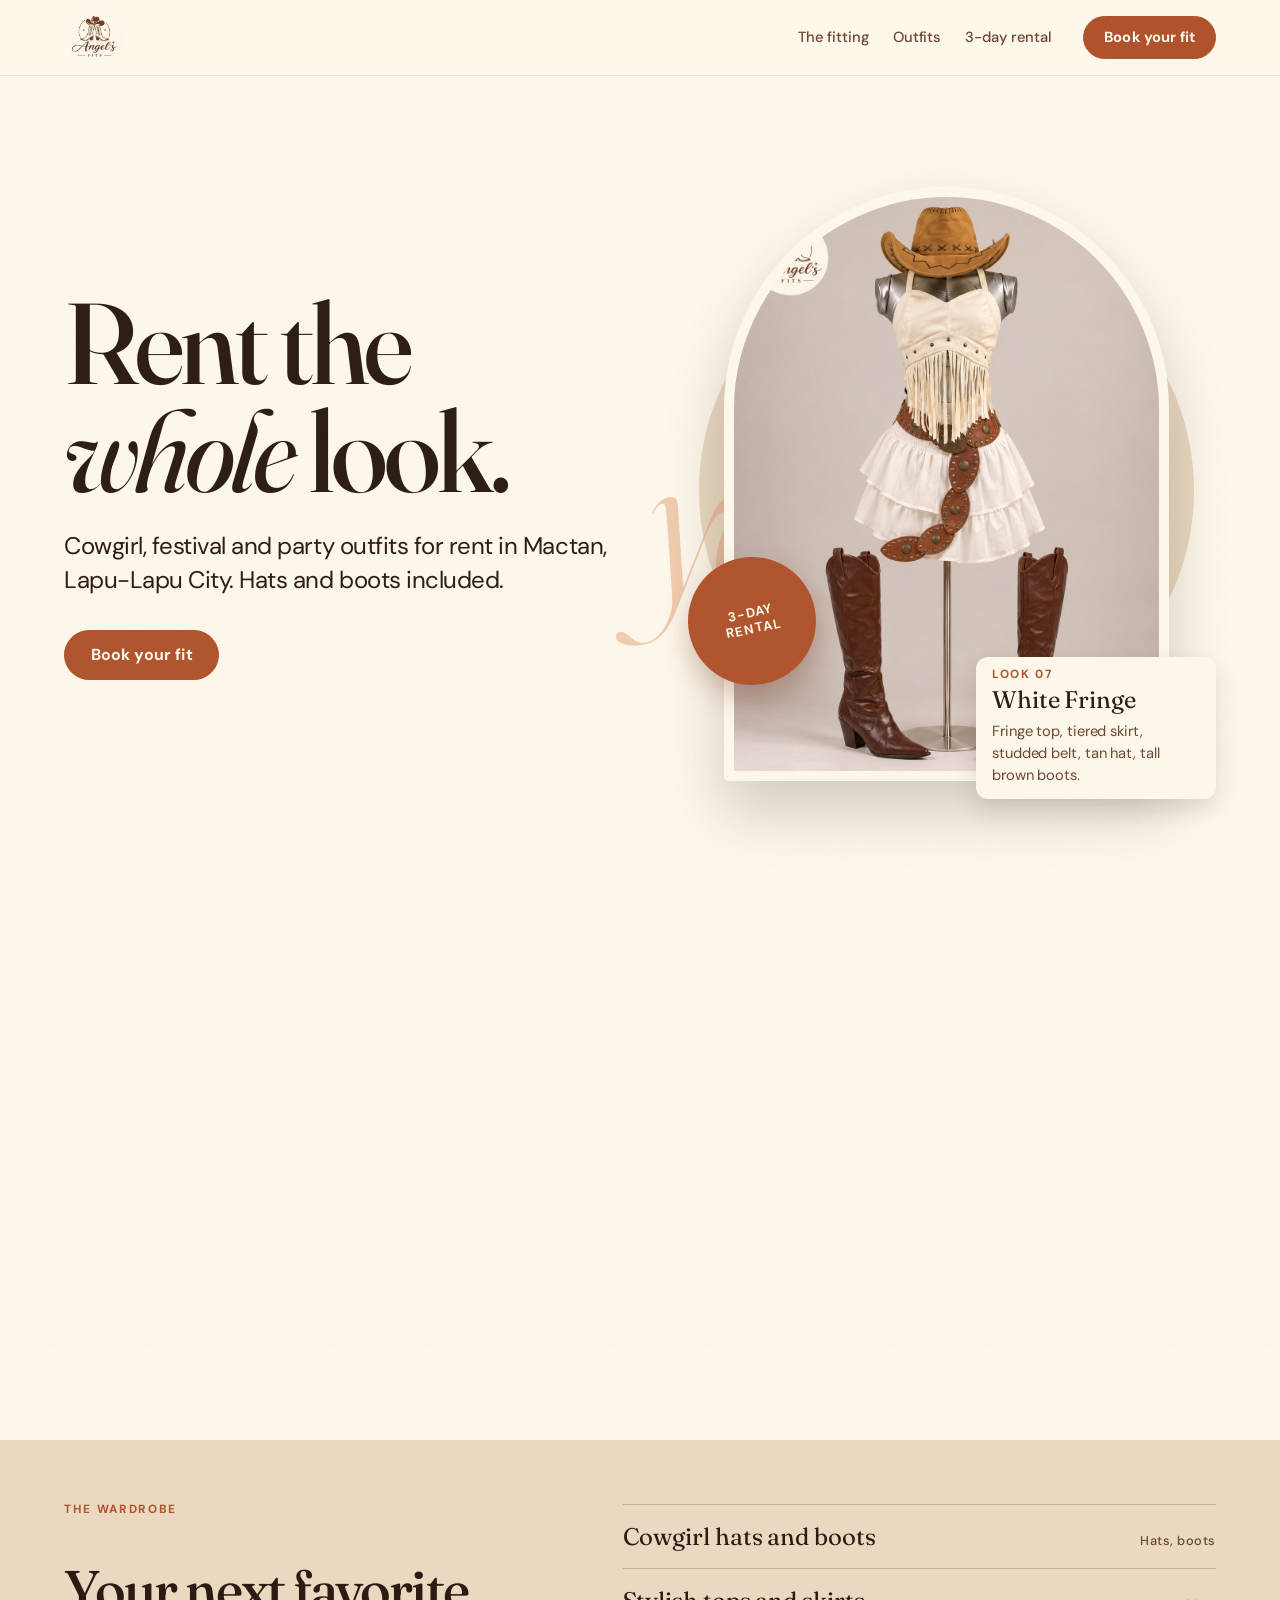
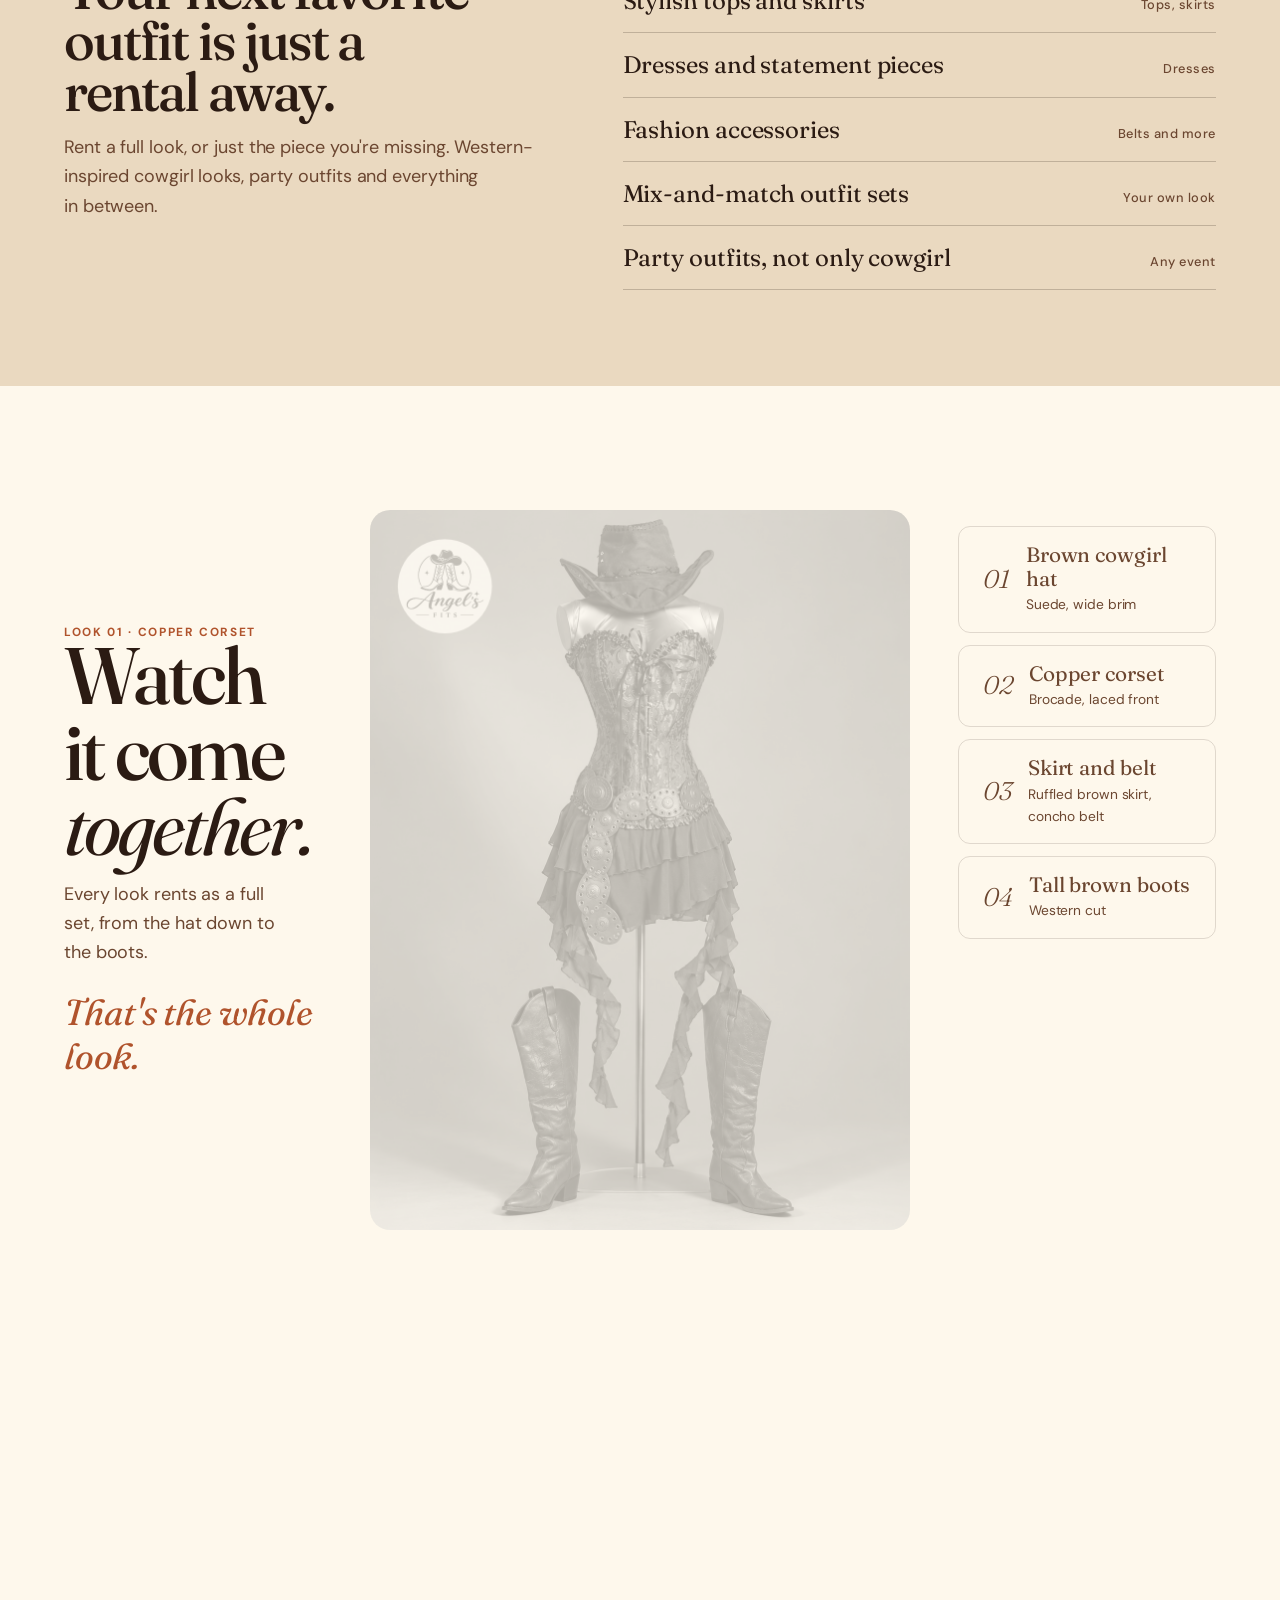
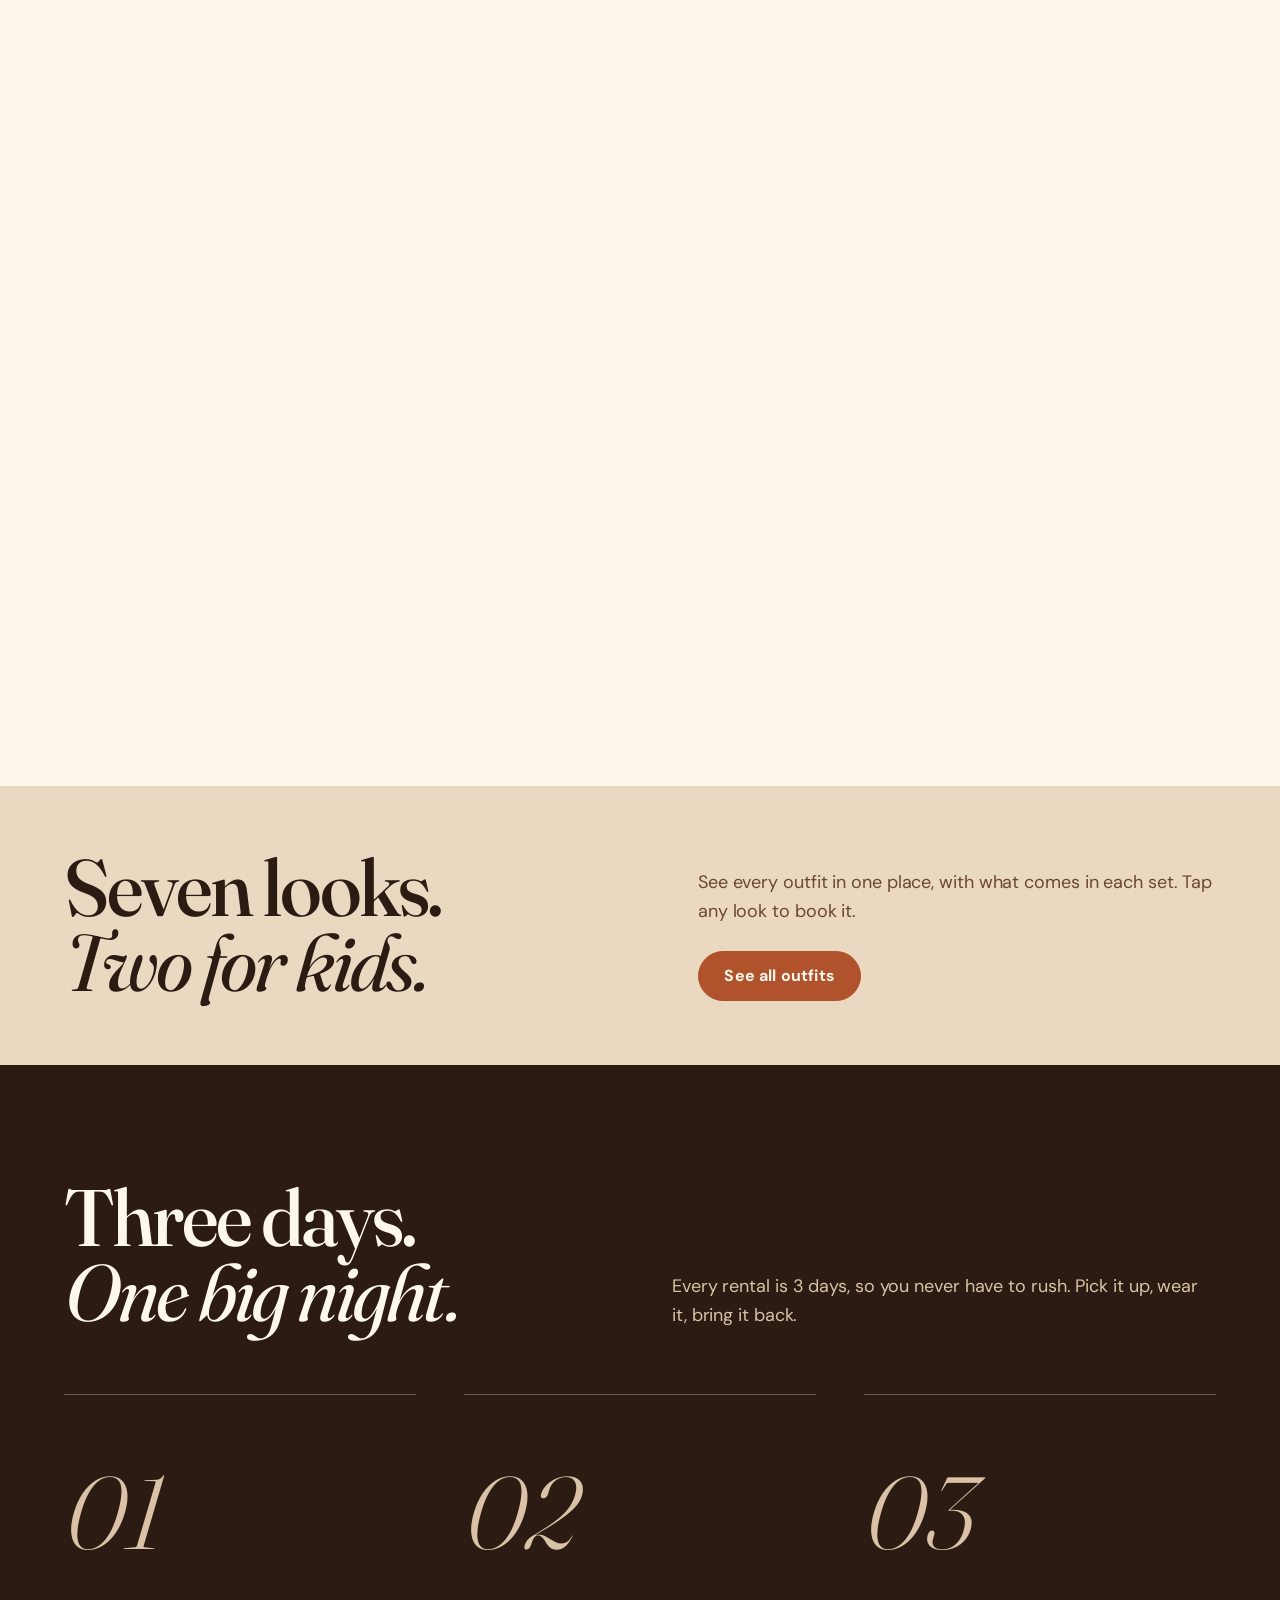
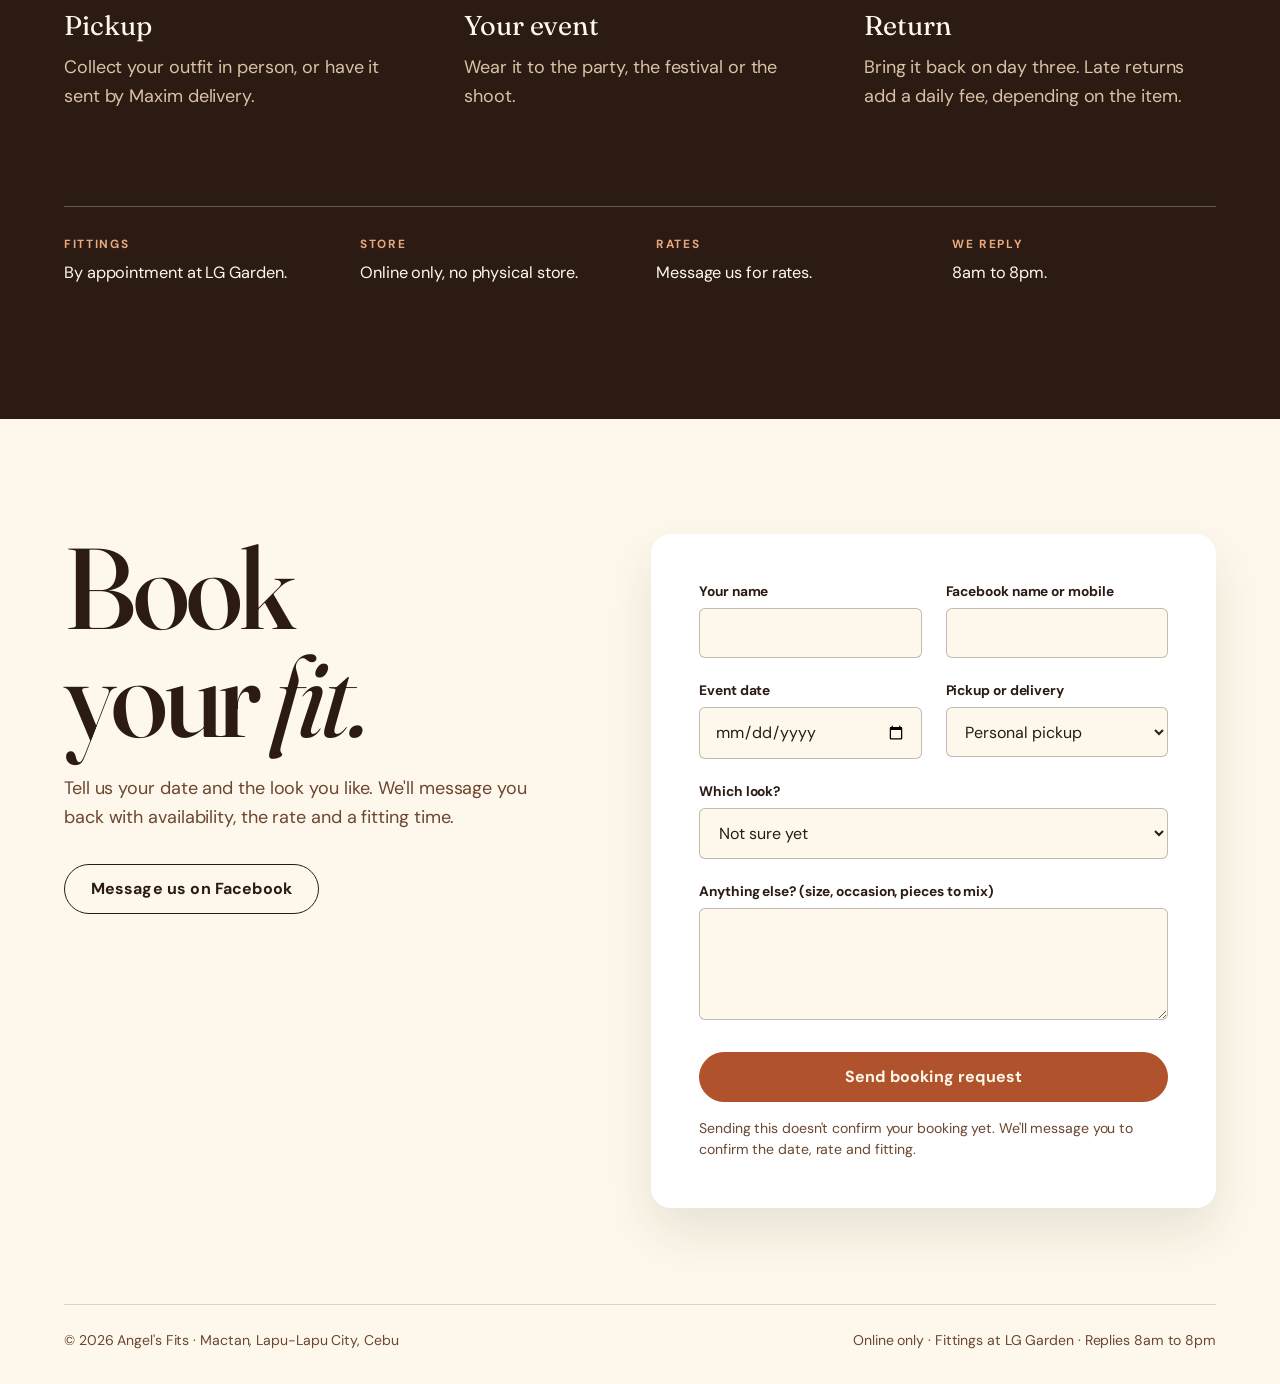
==== commit 9e0f63cb: "Add Kids 02 Fringe Vest & Belt" ====
--- a/scrollcraft/builds/angels-fits/index.html
+++ b/scrollcraft/builds/angels-fits/index.html
@@ -344,7 +344,7 @@
   <!-- 4 · APPETITE: the rest of the range lives on its own page -->
   <section id="more" class="sc-section more" data-sc-act="flow">
     <div class="sc-wrap more__row" data-sc-in data-sc-stagger="60">
-      <h2 class="sc-display">Seven looks. <em>One for kids.</em></h2>
+      <h2 class="sc-display">Seven looks. <em>Two for kids.</em></h2>
       <div class="more__side">
         <p class="sc-body">See every outfit in one place, with what comes in each set. Tap any look to book it.</p>
         <a class="btn" href="outfits.html">See all outfits</a>
@@ -400,6 +400,7 @@
                 <option>Look 06 · Denim &amp; Fur</option>
                 <option>Look 07 · White Fringe</option>
                 <option>Kids 01 · Copper Fringe</option>
+                <option>Kids 02 · Fringe Vest &amp; Belt</option>
                 <option>Mix and match my own</option>
                 <option>A party outfit</option>
               </select></div>
